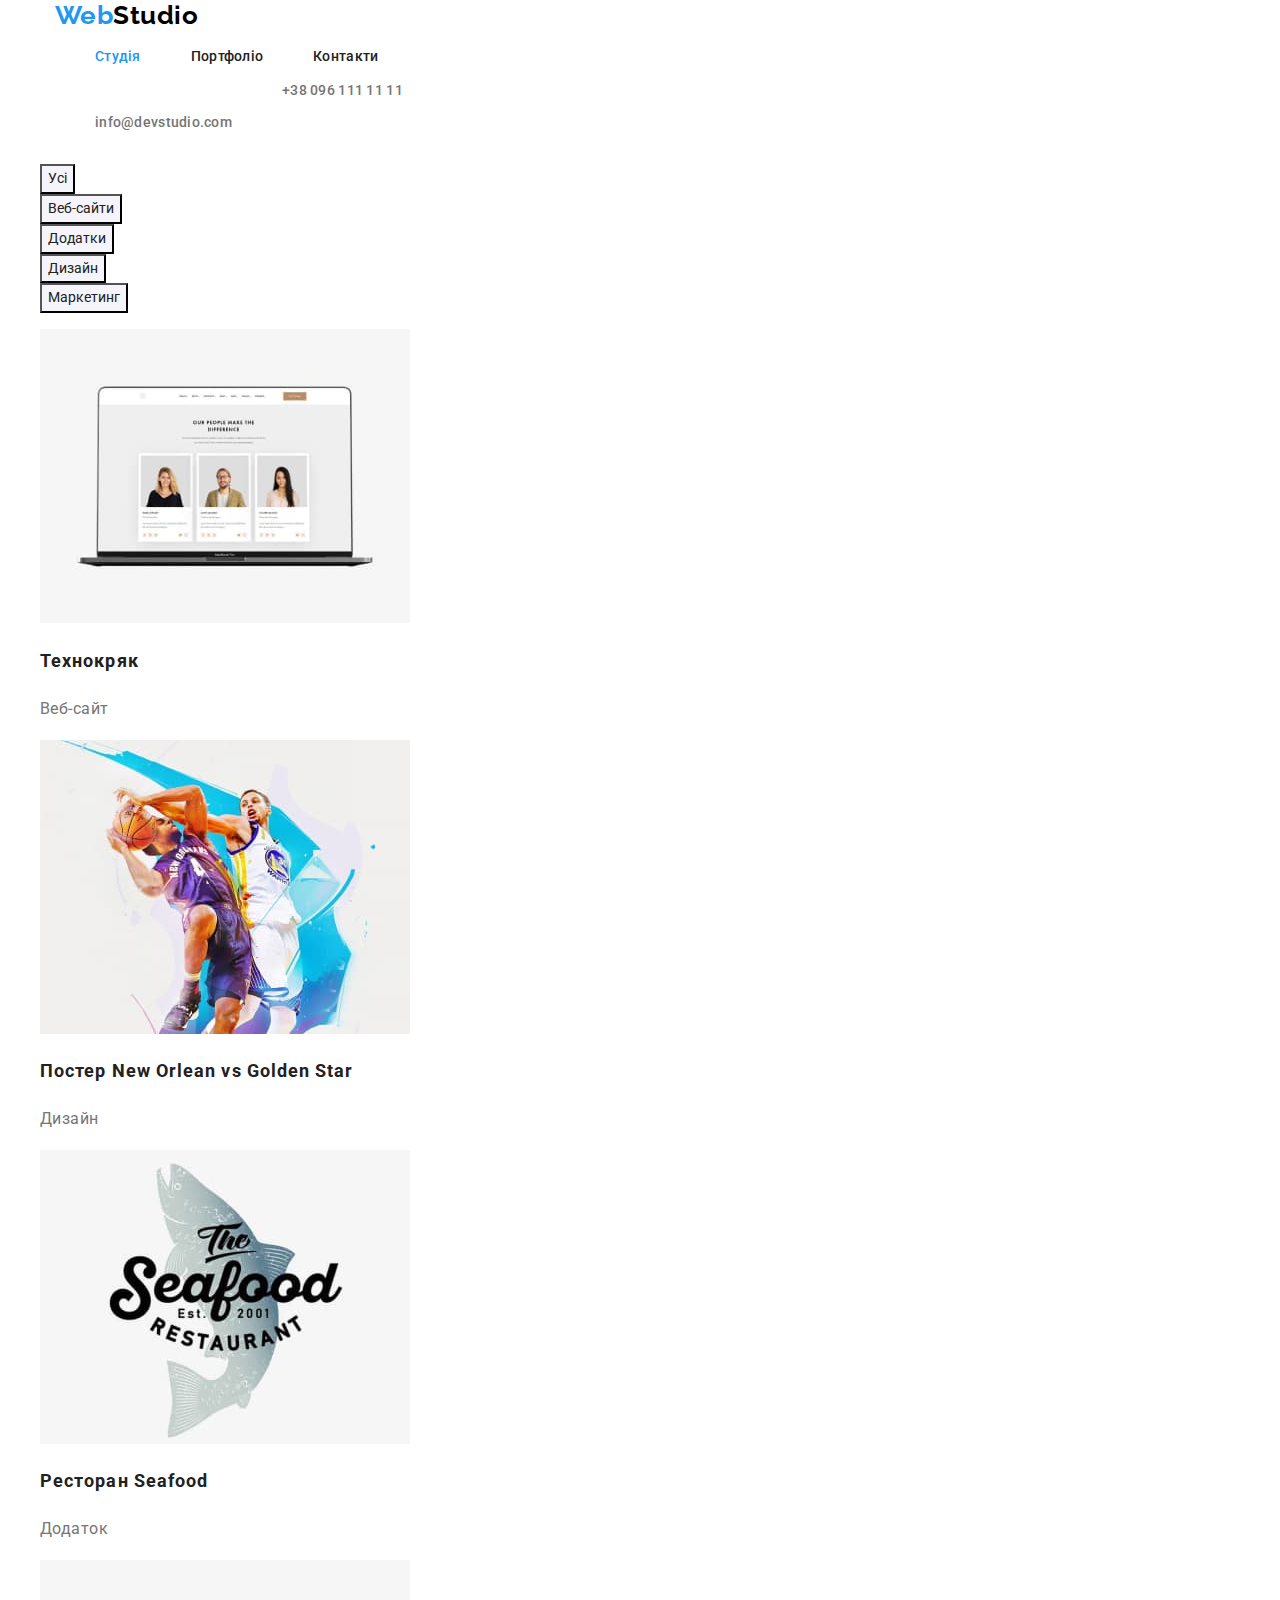
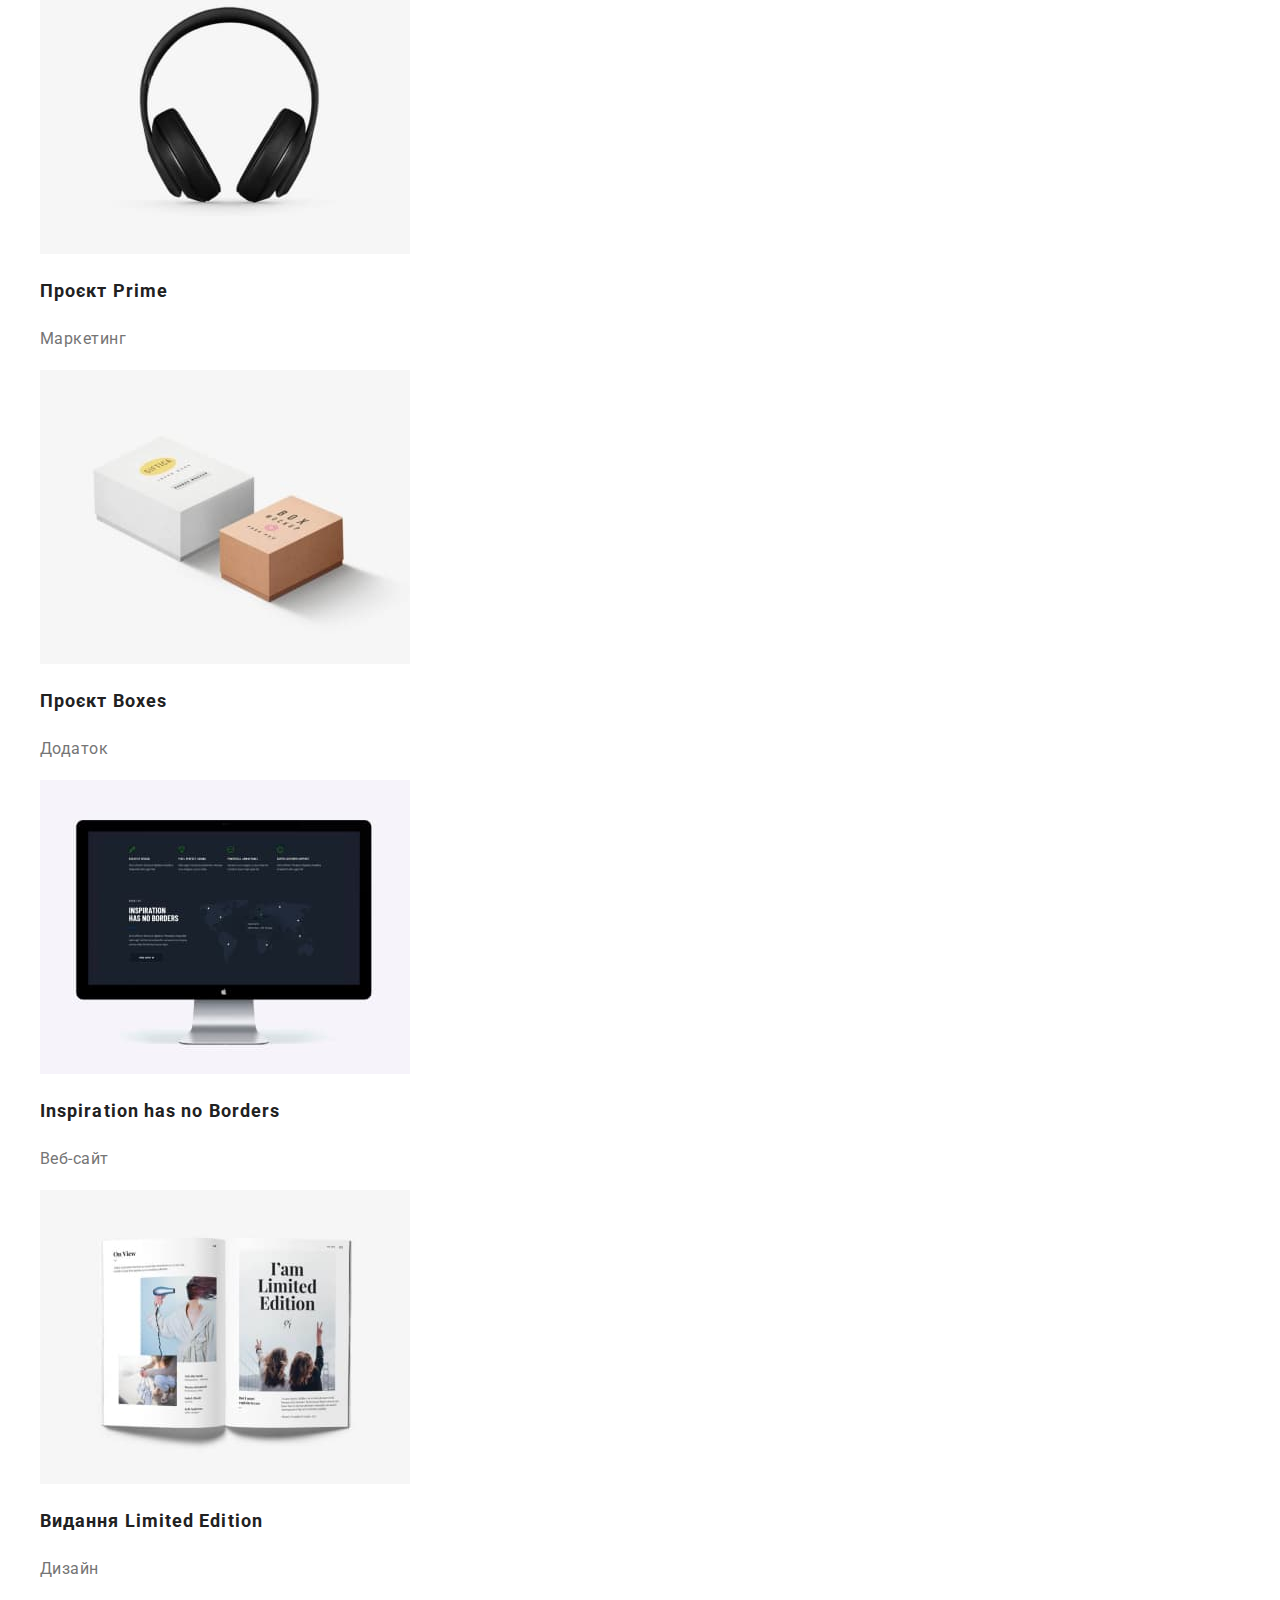
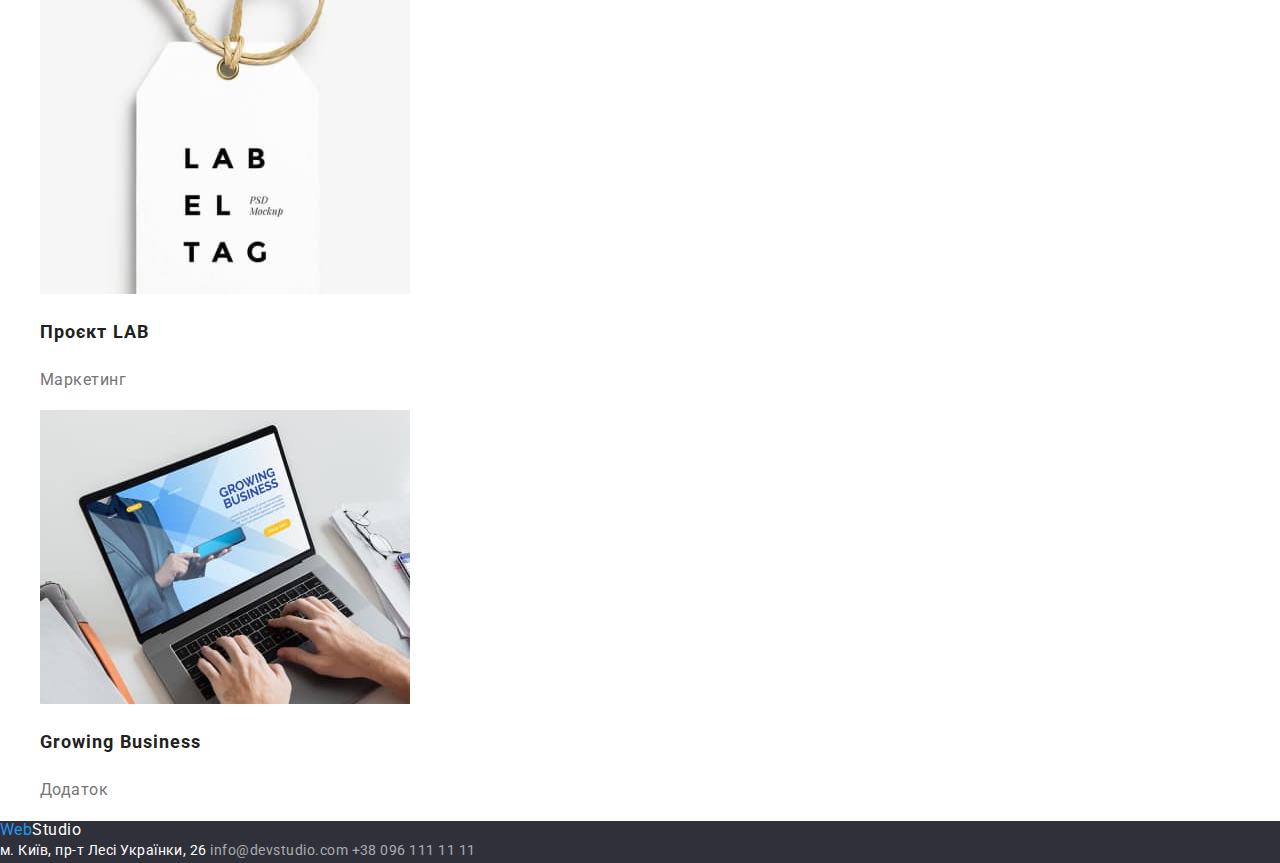
==== portfolio.html @ ed971b83 "+" ====
<!DOCTYPE html>
<html lang="uk">
  <head>
    <meta charset="UTF-8" />
    <meta http-equiv="X-UA-Compatible" content="IE=edge" />
    <meta name="viewport" content="width=device-width, initial-scale=1.0" />
    <title>Document</title>
    <link rel="preconnect" href="https://fonts.googleapis.com" />
    <link rel="preconnect" href="https://fonts.gstatic.com" crossorigin />
    <link
      href="https://fonts.googleapis.com/css2?family=Raleway:wght@700&family=Roboto:wght@400;500;700;900&display=swap"
      rel="stylesheet"
    />
    <link
      rel="stylesheet"
      href="https://cdnjs.cloudflare.com/ajax/libs/modern-normalize/1.1.0/modern-normalize.min.css"
    />
    <link rel="stylesheet" href="./css/styles.css" />
  </head>
  <body>
    <!--Шапка-->

     <header class="page-header">
     <div class="container"> 
      <nav>
        <a href="./index.html" class="logo"
          ><span class="accent">Web</span>Studio</a>
        <ul class="site-nav_list">
          <li class="site-nav_item"><a  class="site-nav_link current" href="./index.html" >Студія</a></li>
          <li class="site-nav_item"><a  class="site-nav_link" href="./portfolio.html" >Портфоліо</a></li>
          <li class="site-nav_item"><a  class="site-nav_link" href="" >Контакти</a></li>
        </ul>
      </nav>
      <ul class="auth-nav_list">
        <li class="auth-nav_item">
          <a  class="auth-nav_link" href="mailto:info@devstudio.com" 
            >info@devstudio.com</a
          >
        </li class="auth-nav_item">
        <li><a class="auth-nav_link" href="tel:+380961111111" >+38 096 111 11 11</a></li>
      </ul>
      </div>
    </header>

    <main>
      <section>
        <h1 hidden>Портфоліо</h1>
        <!--Кнопки-->

        <ul class="options">
          <li><button type="button">Усі</button></li>
          <li><button type="button">Веб-сайти</button></li>
          <li><button type="button">Додатки</button></li>
          <li><button type="button">Дизайн</button></li>
          <li><button type="button">Маркетинг</button></li>
        </ul>
        <!--головне меню-->
        <ul class="card-list">
          <li>
            <a href="" class="card-list_link">
              <img
                src="./images/potf-1.jpg"
                alt="Фото"
                width="370"
                height="294"
              />
              <h2 class="card-list_title">Технокряк</h2>
              <p>Веб-сайт</p>
            </a>
          </li>
          <li>
            <a href="" class="card-list_link">
              <img
                src="./images/portf-2.jpg"
                alt="Постер"
                width="370"
                height="294"
              />
              <h2 class="card-list_title">Постер New Orlean vs Golden Star</h2>
              <p>Дизайн</p>
            </a>
          </li>
          <li>
            <a href="" class="card-list_link">
              <img
                src="./images/portf-3.jpg"
                alt="Логотип ресторану"
                width="370"
                height="294"
              />
              <h2 class="card-list_title">Ресторан Seafood</h2>
              <p>Додаток</p>
            </a>
          </li>
          <li>
            <a href="" class="card-list_link">
              <img
                src="./images/portf-4.jpg"
                alt="Навушники"
                width="370"
                height="294"
              />
              <h2 class="card-list_title">Проєкт Prime</h2>
              <p>Маркетинг</p>
            </a>
          </li>
          <li>
            <a href="" class="card-list_link">
              <img
                src="./images/portf-5.jpg"
                alt="Коробки"
                width="370"
                height="294"
              />
              <h2 class="card-list_title">Проєкт Boxes</h2>
              <p>Додаток</p>
            </a>
          </li>
          <li>
            <a href="" class="card-list_link">
              <img
                src="./images/portf-6.jpg"
                alt="Монітор"
                width="370"
                height="294"
              />
              <h2 lang="en" class="card-list_title">Inspiration has no Borders</h2>
              <p>Веб-сайт</p>
            </a>
          </li>
          <li>
            <a href="" class="card-list_link">
              <img
                src="./images/potf-7.jpg"
                alt="Журнал"
                width="370"
                height="294"
              />
              <h2 class="card-list_title">Видання Limited Edition</h2>
              <p>Дизайн</p>
            </a>
          </li>
          <li>
            <a href="" class="card-list_link">
              <img
                src="./images/portf-8.jpg"
                alt="Бірка"
                width="370"
                height="294"
              />
              <h2 class="card-list_title">Проєкт LAB</h2>
              <p>Маркетинг</p>
            </a>
          </li>
          <li>
            <a href="" class="card-list_link">
              <img
                src="./images/portf-9.jpg"
                alt="Ноутбук"
                width="370"
                height="294"
              />
              <h2 lang="en" class="card-list_title">Growing Business</h2>
              <p>Додаток</p>
            </a>
          </li>
        </ul>
      </section>
    </main>

      <footer class="page-footer">
      <a href="./index.html" class="page-footer_logo"
        ><span class="accent">Web</span>Studio</a
      >
      <address class="direction">
        м. Київ, пр-т Лесі Українки, 26
        <a href="mailto:info@devstudio.com" class="direction-link">info@devstudio.com</a>
        <a href="tel:+380961111111" class="direction-link">+38 096 111 11 11</a>
      </address>
    </footer>
  </body>
</html>
---- css/styles.css ----
:root{
      --primary-text-color:#757575;
      --additional-text-color: #212121;
      --hero-background-color:#2F303A;
      --second-background-color: #F5F4FA;
      --white:#FFFFFF;
      --accent:#2196F3;
      --logo-black-color:#000000;
      /*colors for portfolio*/
      --portfolio-background: #F5F5F5;
      --footer-link-color:rgba(255, 255, 255, 0.6)
}
body{
      background-color: var(--white);
      color: var(--primary-text-color);
      font-family: 'Roboto', sans-serif;
      letter-spacing: 0.03em;
}
ul {
      list-style: none;
}
/*цвет основного текста #757575*/ 
/*вторичный цвет текста #212121*/
/*серый фоновый цвет  #2F303A*/
/*вторичный цвет фона #F5F4FA/*
/*белый #FFFFFF*/
/*акцент #2196F3*/
/*черный logo ##000000*/
.page-header{
      display: flex;
      align-items: center;
}
.container {
      width: 1200px;
      margin: 0 auto;
      padding-left: 15px;
      padding-right: 15px;
}
.main-nav{
      display: flex;
      align-items: center;
}
.logo{
      color: var(--logo-black-color);
      font-family: 'Raleway', sans-serif;
       font-weight: 700;
      font-size: 26px;
       line-height: 1.19;
      text-decoration: none
}
.accent{
      color:var(--accent);
}
/*site-nav*/
.site-nav_list{
      display: flex;
}
.site-nav_item:not(:last-child){
margin-right: 50px;
}
.site-nav_link {
      color: var(--additional-text-color);
      font-weight: 500;
      font-size: 14px;
      line-height: 1.14;
      letter-spacing: 0.02em;
      text-decoration: none
}
.site-nav_link:hover,
.site-nav_link:focus {
      color: var(--accent);
}
.site-nav_link.current {
      color: var(--accent);
}
/*auth-nav*/
.auth-nav_list{
      display: flex;
}
.auth-nav_item:not(:last-child) {
      margin-right: 50px;
      margin-top: 32px;
}
.auth-nav_link {
      color: var(--primary-text-color);
      font-weight: 500;
      font-size: 14px;
      line-height: 1.14px;
      letter-spacing: 0.02em;
      text-decoration: none;
}

.auth-nav_link:hover,
.auth-nav_link:focus {
      color: var(--accent);
}
/*hero*/
.hero{
      background-color: var(--hero-background-color);
}
.hero-title{
      color: var(--white);
            font-weight: 900;
            font-size: 44px;
            line-height: 1.36;
            text-align: center;
            letter-spacing: 0.06em;
            text-transform: uppercase;
}
.hero button{
      background-color: var(--accent);
      color: var(--white);
      font-family: inherit;
            font-weight: 700;
            font-size: 16px;
            line-height: 1.88;
            display: flex;
            align-items: center;
            text-align: center;
            letter-spacing: 0.06em;
            cursor:pointer;
}
/*section*/
.section-title {
      color: var(--additional-text-color);
            font-weight: 700;
            font-size: 36px;
            line-height: 1.17;
            text-align: center;
}
/*features*/
.feature-list_title{
color: var(--additional-text-color);
font-family: 'Roboto';
      font-weight: 700;
      font-size: 14px;
      line-height: 1.14;
      text-transform: uppercase;
}
.feature-list_text{
      font-family: 'Roboto';
            font-weight: 400;
            font-size: 14px;
            line-height: 1.71;
}

/*team*/
.team{
                  background-color: var(--second-background-color);
}
.team-title{
            font-weight: 700;
            font-size: 36px;
            line-height: 1.17;
            text-align: center;
            color: var(--additional-text-color);
}
.team-list_title{
      color: var(--additional-text-color);
            font-weight: 500;
            font-size: 16px;
            line-height: 1.19;
}
.team-list_text{
      font-size: 16px;
      line-height: 1.9;
}
/*footer*/
.page-footer{
      background-color: var(--hero-background-color);
}
 .page-footer_logo{
      color: var(--white);
       text-decoration: none;
}
.direction{
      color: var(--white);
            font-style: normal;
            font-size: 14px;
            line-height: 1.71;
}
.direction-link{
      color: var(--footer-link-color);
            font-weight: 400;
            font-size: 14px;
            line-height: 1.71;
            font-style: normal;
            text-decoration: none;
}
.direction-link:hover, 
.direction-link:focus{
      color: #2196F3;
}
/*css for portfolio*/
 button{
color:  var(--additional-text-color);
background-color: var(--second-background-color);
font-weight: 400;
      font-size: 14px;
      line-height: 1.71;
      cursor:pointer;
}
.options button:hover,
.options button:focus{
     color: var(--white);
     background-color: var(--accent);
}
.card-list_link{
      text-decoration: none;
}
.card-list_title{
            color: var(--additional-text-color);
            font-weight: 700;
            font-size: 18px;
            line-height:2;
            letter-spacing: 0.06em;
}
.card-list_link p{
      color: var(--primary-text-color);
font-style: normal;
font-weight: 400;
font-size: 16px;
line-height: 1.8;

}
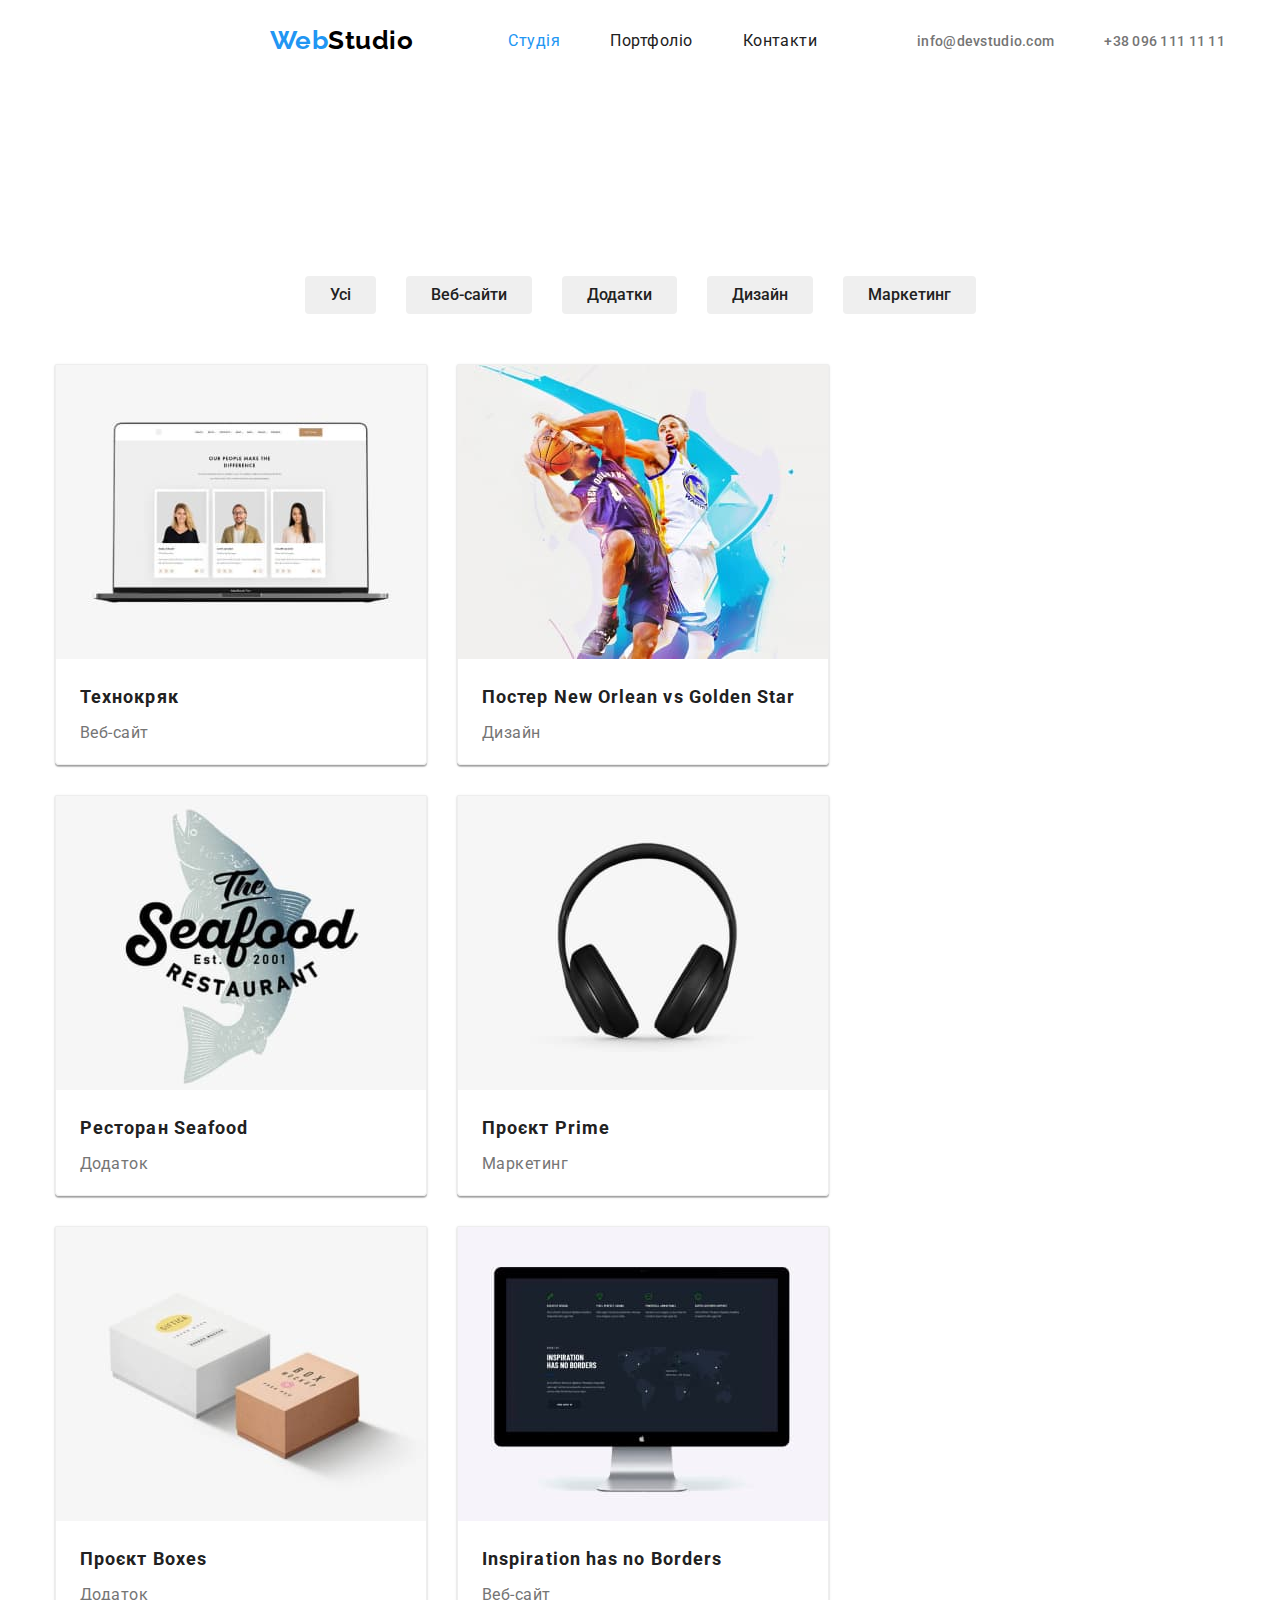
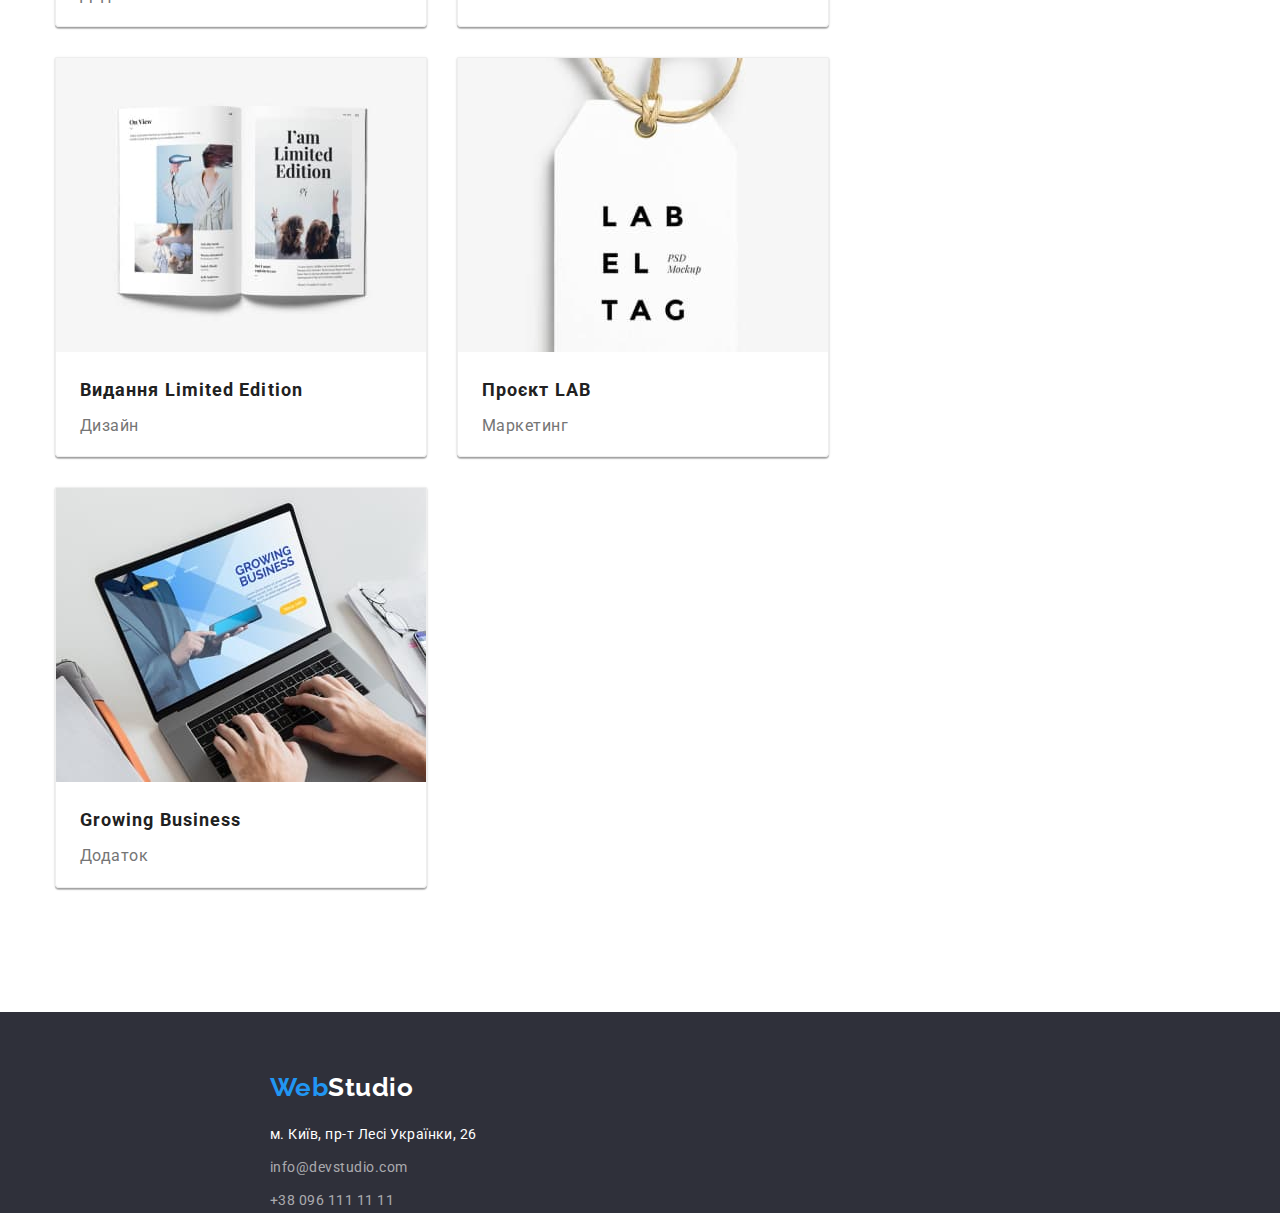
==== commit dbe6f92b: "working on portfolio" ====
--- a/portfolio.html
+++ b/portfolio.html
@@ -1,6 +1,4 @@
-<!DOCTYPE html>
-<html lang="uk">
-  <head>
+<head>
     <meta charset="UTF-8" />
     <meta http-equiv="X-UA-Compatible" content="IE=edge" />
     <meta name="viewport" content="width=device-width, initial-scale=1.0" />
@@ -18,45 +16,58 @@
     <link rel="stylesheet" href="./css/styles.css" />
   </head>
   <body>
-    <!--Шапка-->
+    <header class="page-header">
+      <div class="container header-container">
+        <nav class="site-nav">
+          <a href="./index.html" class="logo"
+            ><span class="accent">Web</span>Studio</a
+          >
 
-     <header class="page-header">
-     <div class="container"> 
-      <nav>
-        <a href="./index.html" class="logo"
-          ><span class="accent">Web</span>Studio</a>
-        <ul class="site-nav_list">
-          <li class="site-nav_item"><a  class="site-nav_link current" href="./index.html" >Студія</a></li>
-          <li class="site-nav_item"><a  class="site-nav_link" href="./portfolio.html" >Портфоліо</a></li>
-          <li class="site-nav_item"><a  class="site-nav_link" href="" >Контакти</a></li>
-        </ul>
-      </nav>
-      <ul class="auth-nav_list">
-        <li class="auth-nav_item">
-          <a  class="auth-nav_link" href="mailto:info@devstudio.com" 
-            >info@devstudio.com</a
-          >
-        </li class="auth-nav_item">
-        <li><a class="auth-nav_link" href="tel:+380961111111" >+38 096 111 11 11</a></li>
-      </ul>
+          <ul class="site-nav_list">
+            <li class="site-nav_item">
+              <a class="site-nav_link current" href="./index.html">Студія</a>
+            </li>
+            <li class="site-nav_item">
+              <a class="site-nav_link" href="./portfolio.html">Портфоліо</a>
+            </li>
+            <li class="site-nav_item">
+              <a class="site-nav_link" href="">Контакти</a>
+            </li>
+          </ul>
+        </nav>
+        <div class="auth-nav_contact">
+          <ul class="auth-nav_list">
+            <li class="auth-nav_item">
+              <a class="auth-nav_link" href="mailto:info@devstudio.com"
+                >info@devstudio.com</a
+              >
+            </li>
+            <li class="auth-nav_item">
+              <a class="auth-nav_link" href="tel:+380961111111"
+                >+38 096 111 11 11</a
+              >
+            </li>
+          </ul>
+        </div>
       </div>
     </header>
 
     <main>
-      <section>
-        <h1 hidden>Портфоліо</h1>
+      <section class="section">
+        <h1 class="visually-hidden">Портфоліо</h1>
         <!--Кнопки-->
-
+        <div class="container ">
         <ul class="options">
-          <li><button type="button">Усі</button></li>
-          <li><button type="button">Веб-сайти</button></li>
-          <li><button type="button">Додатки</button></li>
-          <li><button type="button">Дизайн</button></li>
-          <li><button type="button">Маркетинг</button></li>
+          <li class="options_item"><button type="button" class="options_button">Усі</button></li>
+          <li class="options_item"><button type="button" class="options_button">Веб-сайти</button></li>
+          <li class="options_item"><button type="button" class="options_button">Додатки</button></li>
+          <li class="options_item"><button type="button" class="options_button">Дизайн</button></li>
+          <li class="options_item"><button type="button" class="options_button">Маркетинг</button></li>
         </ul>
+        
         <!--головне меню-->
         <ul class="card-list">
-          <li>
+          <li class="card-list_item">
             <a href="" class="card-list_link">
               <img
                 src="./images/potf-1.jpg"
@@ -65,10 +76,10 @@
                 height="294"
               />
               <h2 class="card-list_title">Технокряк</h2>
-              <p>Веб-сайт</p>
-            </a>
-          </li>
-          <li>
+              <p class="card-list_text">Веб-сайт</p>
+            </a>
+          </li>
+          <li class="card-list_item">
             <a href="" class="card-list_link">
               <img
                 src="./images/portf-2.jpg"
@@ -77,10 +88,10 @@
                 height="294"
               />
               <h2 class="card-list_title">Постер New Orlean vs Golden Star</h2>
-              <p>Дизайн</p>
-            </a>
-          </li>
-          <li>
+              <p class="card-list_text">Дизайн</p>
+            </a>
+          </li>
+          <li class="card-list_item">
             <a href="" class="card-list_link">
               <img
                 src="./images/portf-3.jpg"
@@ -89,10 +100,10 @@
                 height="294"
               />
               <h2 class="card-list_title">Ресторан Seafood</h2>
-              <p>Додаток</p>
-            </a>
-          </li>
-          <li>
+              <p class="card-list_text">Додаток</p>
+            </a>
+          </li>
+          <li class="card-list_item">
             <a href="" class="card-list_link">
               <img
                 src="./images/portf-4.jpg"
@@ -101,10 +112,10 @@
                 height="294"
               />
               <h2 class="card-list_title">Проєкт Prime</h2>
-              <p>Маркетинг</p>
-            </a>
-          </li>
-          <li>
+              <p class="card-list_text">Маркетинг</p>
+            </a>
+          </li>
+          <li class="card-list_item">
             <a href="" class="card-list_link">
               <img
                 src="./images/portf-5.jpg"
@@ -113,10 +124,10 @@
                 height="294"
               />
               <h2 class="card-list_title">Проєкт Boxes</h2>
-              <p>Додаток</p>
-            </a>
-          </li>
-          <li>
+              <p class="card-list_text">Додаток</p>
+            </a>
+          </li>
+          <li class="card-list_item">
             <a href="" class="card-list_link">
               <img
                 src="./images/portf-6.jpg"
@@ -125,10 +136,10 @@
                 height="294"
               />
               <h2 lang="en" class="card-list_title">Inspiration has no Borders</h2>
-              <p>Веб-сайт</p>
-            </a>
-          </li>
-          <li>
+              <p class="card-list_text">Веб-сайт</p>
+            </a>
+          </li>
+          <li class="card-list_item">
             <a href="" class="card-list_link">
               <img
                 src="./images/potf-7.jpg"
@@ -137,10 +148,10 @@
                 height="294"
               />
               <h2 class="card-list_title">Видання Limited Edition</h2>
-              <p>Дизайн</p>
-            </a>
-          </li>
-          <li>
+              <p class="card-list_text">Дизайн</p>
+            </a>
+          </li>
+          <li class="card-list_item">
             <a href="" class="card-list_link">
               <img
                 src="./images/portf-8.jpg"
@@ -149,10 +160,10 @@
                 height="294"
               />
               <h2 class="card-list_title">Проєкт LAB</h2>
-              <p>Маркетинг</p>
-            </a>
-          </li>
-          <li>
+              <p class="card-list_text">Маркетинг</p>
+            </a>
+          </li>
+          <li class="card-list_item">
             <a href="" class="card-list_link">
               <img
                 src="./images/portf-9.jpg"
@@ -161,22 +172,29 @@
                 height="294"
               />
               <h2 lang="en" class="card-list_title">Growing Business</h2>
-              <p>Додаток</p>
+              <p class="card-list_text">Додаток</p>
             </a>
           </li>
         </ul>
+        </div>
       </section>
     </main>
 
       <footer class="page-footer">
-      <a href="./index.html" class="page-footer_logo"
-        ><span class="accent">Web</span>Studio</a
-      >
-      <address class="direction">
-        м. Київ, пр-т Лесі Українки, 26
-        <a href="mailto:info@devstudio.com" class="direction-link">info@devstudio.com</a>
-        <a href="tel:+380961111111" class="direction-link">+38 096 111 11 11</a>
-      </address>
+      <div class="container">
+        <a href="./index.html" class="page-footer_logo"
+          ><span class="accent">Web</span>Studio</a
+        >
+        <address class="direction">
+          м. Київ, пр-т Лесі Українки, 26
+          <a href="mailto:info@devstudio.com" class="direction-link"
+            >info@devstudio.com</a
+          >
+          <a href="tel:+380961111111" class="direction-link"
+            >+38 096 111 11 11</a
+          >
+        </address>
+      </div>
     </footer>
   </body>
 </html>
--- a/css/styles.css
+++ b/css/styles.css
@@ -10,6 +10,7 @@
       --portfolio-background: #F5F5F5;
       --footer-link-color:rgba(255, 255, 255, 0.6)
 }
+
 body{
       background-color: var(--white);
       color: var(--primary-text-color);
@@ -18,6 +19,21 @@
 }
 ul {
       list-style: none;
+      margin: 0;
+      padding-left: 0;
+}
+h1,
+h2,
+h3,
+p{
+      margin-top: 0;
+}
+
+img {
+      display: block;
+      max-width: 100%;
+      height: auto;
+   
 }
 /*цвет основного текста #757575*/ 
 /*вторичный цвет текста #212121*/
@@ -27,6 +43,13 @@
 /*акцент #2196F3*/
 /*черный logo ##000000*/
 .page-header{
+ text-decoration: none;
+}
+.page-header .site-nav{
+      display: flex;
+      align-items: center;
+}
+.header-container {
       display: flex;
       align-items: center;
 }
@@ -35,36 +58,46 @@
       margin: 0 auto;
       padding-left: 15px;
       padding-right: 15px;
-}
-.main-nav{
-      display: flex;
-      align-items: center;
-}
+      
+}
+
 .logo{
+      margin-left: 215px;
+      margin-top: 24px;
+      margin-bottom: 25px;
+      margin-right: 95px;
       color: var(--logo-black-color);
       font-family: 'Raleway', sans-serif;
        font-weight: 700;
       font-size: 26px;
        line-height: 1.19;
-      text-decoration: none
+      text-decoration: none;
 }
 .accent{
       color:var(--accent);
 }
 /*site-nav*/
-.site-nav_list{
-      display: flex;
-}
-.site-nav_item:not(:last-child){
-margin-right: 50px;
-}
-.site-nav_link {
-      color: var(--additional-text-color);
+.site_nav{
+      display: flex;
       font-weight: 500;
       font-size: 14px;
       line-height: 1.14;
       letter-spacing: 0.02em;
-      text-decoration: none
+}
+.site-nav_list{
+      display: flex;
+      
+}
+.site-nav_item:not(:last-child){
+margin-right: 50px;
+}
+.site-nav_link {
+      display: block;
+      padding-top: 32px;
+      padding-bottom: 32px;
+      color: var(--additional-text-color);
+      text-decoration: none;
+      
 }
 .site-nav_link:hover,
 .site-nav_link:focus {
@@ -74,12 +107,16 @@
       color: var(--accent);
 }
 /*auth-nav*/
+.auth-nav_contact {
+      display: flex;
+      margin-left: auto;
+}
 .auth-nav_list{
       display: flex;
+      margin-left: auto;
 }
 .auth-nav_item:not(:last-child) {
       margin-right: 50px;
-      margin-top: 32px;
 }
 .auth-nav_link {
       color: var(--primary-text-color);
@@ -96,57 +133,98 @@
 }
 /*hero*/
 .hero{
+      padding-top: 200px;
       background-color: var(--hero-background-color);
+      text-align: center;
+      padding-bottom: 200px;
 }
 .hero-title{
+      margin-bottom: 30px;
+      margin-right: 452px;
+      margin-left: 452px;
       color: var(--white);
             font-weight: 900;
             font-size: 44px;
             line-height: 1.36;
-            text-align: center;
             letter-spacing: 0.06em;
             text-transform: uppercase;
 }
-.hero button{
+.hero-button{
+      padding: 10px 32px;
       background-color: var(--accent);
       color: var(--white);
       font-family: inherit;
             font-weight: 700;
             font-size: 16px;
             line-height: 1.88;
-            display: flex;
-            align-items: center;
-            text-align: center;
             letter-spacing: 0.06em;
             cursor:pointer;
+            border: transparent;
+            box-shadow: 0px 4px 4px rgba(0, 0, 0, 0.15);
+            border-radius: 4px;
 }
 /*section*/
+.section{
+      padding-top: 94px;
+      padding-bottom: 94px;
+}
 .section-title {
+      margin-bottom: 50px;
       color: var(--additional-text-color);
             font-weight: 700;
             font-size: 36px;
             line-height: 1.17;
             text-align: center;
 }
+.visually-hidden {
+      position: absolute;
+      width: 1px;
+      height: 1px;
+      margin: -1px;
+      border: 0;
+      padding: 0;
+
+      white-space: nowrap;
+      clip-path: inset(100%);
+      clip: rect(0 0 0 0);
+      overflow: hidden;
+}
 /*features*/
+.feature-list{
+      display: flex;
+      flex-wrap: wrap;
+      gap: 30px;
+}
+.feature-list_item{
+      width: 270px;
+}
 .feature-list_title{
+      margin-bottom: 10px;
 color: var(--additional-text-color);
 font-family: 'Roboto';
       font-weight: 700;
       font-size: 14px;
       line-height: 1.14;
       text-transform: uppercase;
+      
 }
 .feature-list_text{
+      margin-bottom: 0;
       font-family: 'Roboto';
             font-weight: 400;
             font-size: 14px;
             line-height: 1.71;
 }
+/*tasks*/
+.task{
+      display: flex;
+      flex-wrap: wrap;
+      gap: 30px;
+}
 
 /*team*/
 .team{
-                  background-color: var(--second-background-color);
+  background-color: var(--second-background-color);
 }
 .team-title{
             font-weight: 700;
@@ -155,13 +233,32 @@
             text-align: center;
             color: var(--additional-text-color);
 }
+
+.team-list{
+      display: flex;
+      flex-wrap: wrap;
+      gap: 30px;}
+.team-list_item{
+       background-color: var(--white);
+      box-shadow: 0px 1px 3px rgba(0, 0, 0, 0.12), 0px 1px 1px rgba(0, 0, 0, 0.14), 0px 2px 1px rgba(0, 0, 0, 0.2);
+       border-radius: 0px 0px 4px 4px;
+}
 .team-list_title{
+      display: flex;
+      justify-content:center;
+      margin-bottom: 10px;;
       color: var(--additional-text-color);
             font-weight: 500;
             font-size: 16px;
             line-height: 1.19;
 }
+.team-list_image{
+     margin-bottom: 30px;
+
+}
 .team-list_text{
+       display: flex;
+      justify-content: center;
       font-size: 16px;
       line-height: 1.9;
 }
@@ -169,15 +266,32 @@
 .page-footer{
       background-color: var(--hero-background-color);
 }
+
+.page-footer .container {
+      display: flex;
+      flex-direction: column;
+}
  .page-footer_logo{
+      margin-left: 215px;
+      margin-top: 60px;
+      margin-bottom: 20px;
+      font-weight: 700;
       color: var(--white);
-       text-decoration: none;
+      text-decoration: none;
+      font-family: 'Raleway', sans-serif;
+      font-weight: 700;
+      font-size: 26px;
+      line-height: 1.19;
 }
 .direction{
+      display: flex;
+      flex-direction: column;
+      margin-left: 215px;
       color: var(--white);
-            font-style: normal;
-            font-size: 14px;
-            line-height: 1.71;
+       font-style: normal;
+      font-size: 14px;
+      line-height: 1.71;
+      gap: 9px;
 }
 .direction-link{
       color: var(--footer-link-color);
@@ -192,34 +306,61 @@
       color: #2196F3;
 }
 /*css for portfolio*/
- button{
+ .options_button{
+padding: 6px 25px;
 color:  var(--additional-text-color);
-background-color: var(--second-background-color);
-font-weight: 400;
-      font-size: 14px;
-      line-height: 1.71;
-      cursor:pointer;
-}
-.options button:hover,
-.options button:focus{
+font-weight: 500;
+font-size: 16px;
+line-height: 1.62;
+text-align: center;
+cursor:pointer;
+border-radius: 4px;
+border: transparent;
+}
+
+.options{
+      display: flex;
+      margin: 100px 0 50px 0;
+      justify-content: center;
+      gap: 30px;
+}
+   
+.options_button:hover,
+.options_button:focus{
      color: var(--white);
      background-color: var(--accent);
 }
+.card-list{
+      display: flex;
+      flex-wrap: wrap;
+background-color: var(--white);
+
+}
+.card-list_item{
+      margin-right: 30px;
+      margin-bottom: 30px;
+border: 1px solid #EEEEEE;
+      box-shadow: 0px 1px 3px rgba(0, 0, 0, 0.12), 0px 1px 1px rgba(0, 0, 0, 0.14), 0px 2px 1px rgba(0, 0, 0, 0.2);
+      border-radius: 0px 0px 4px 4px;
+}
 .card-list_link{
+      margin-bottom: 20px;
       text-decoration: none;
 }
 .card-list_title{
-            color: var(--additional-text-color);
-            font-weight: 700;
-            font-size: 18px;
-            line-height:2;
-            letter-spacing: 0.06em;
-}
-.card-list_link p{
-      color: var(--primary-text-color);
+margin:20px 24px 4px 24px;
+color: var(--additional-text-color);
+font-weight: 700;
+font-size: 18px;
+line-height:2;
+letter-spacing: 0.06em;
+}
+.card-list_text{
+margin-left:24px;
+margin-right: 24px;
+color: var(--primary-text-color);
 font-style: normal;
 font-weight: 400;
 font-size: 16px;
 line-height: 1.8;
-
 }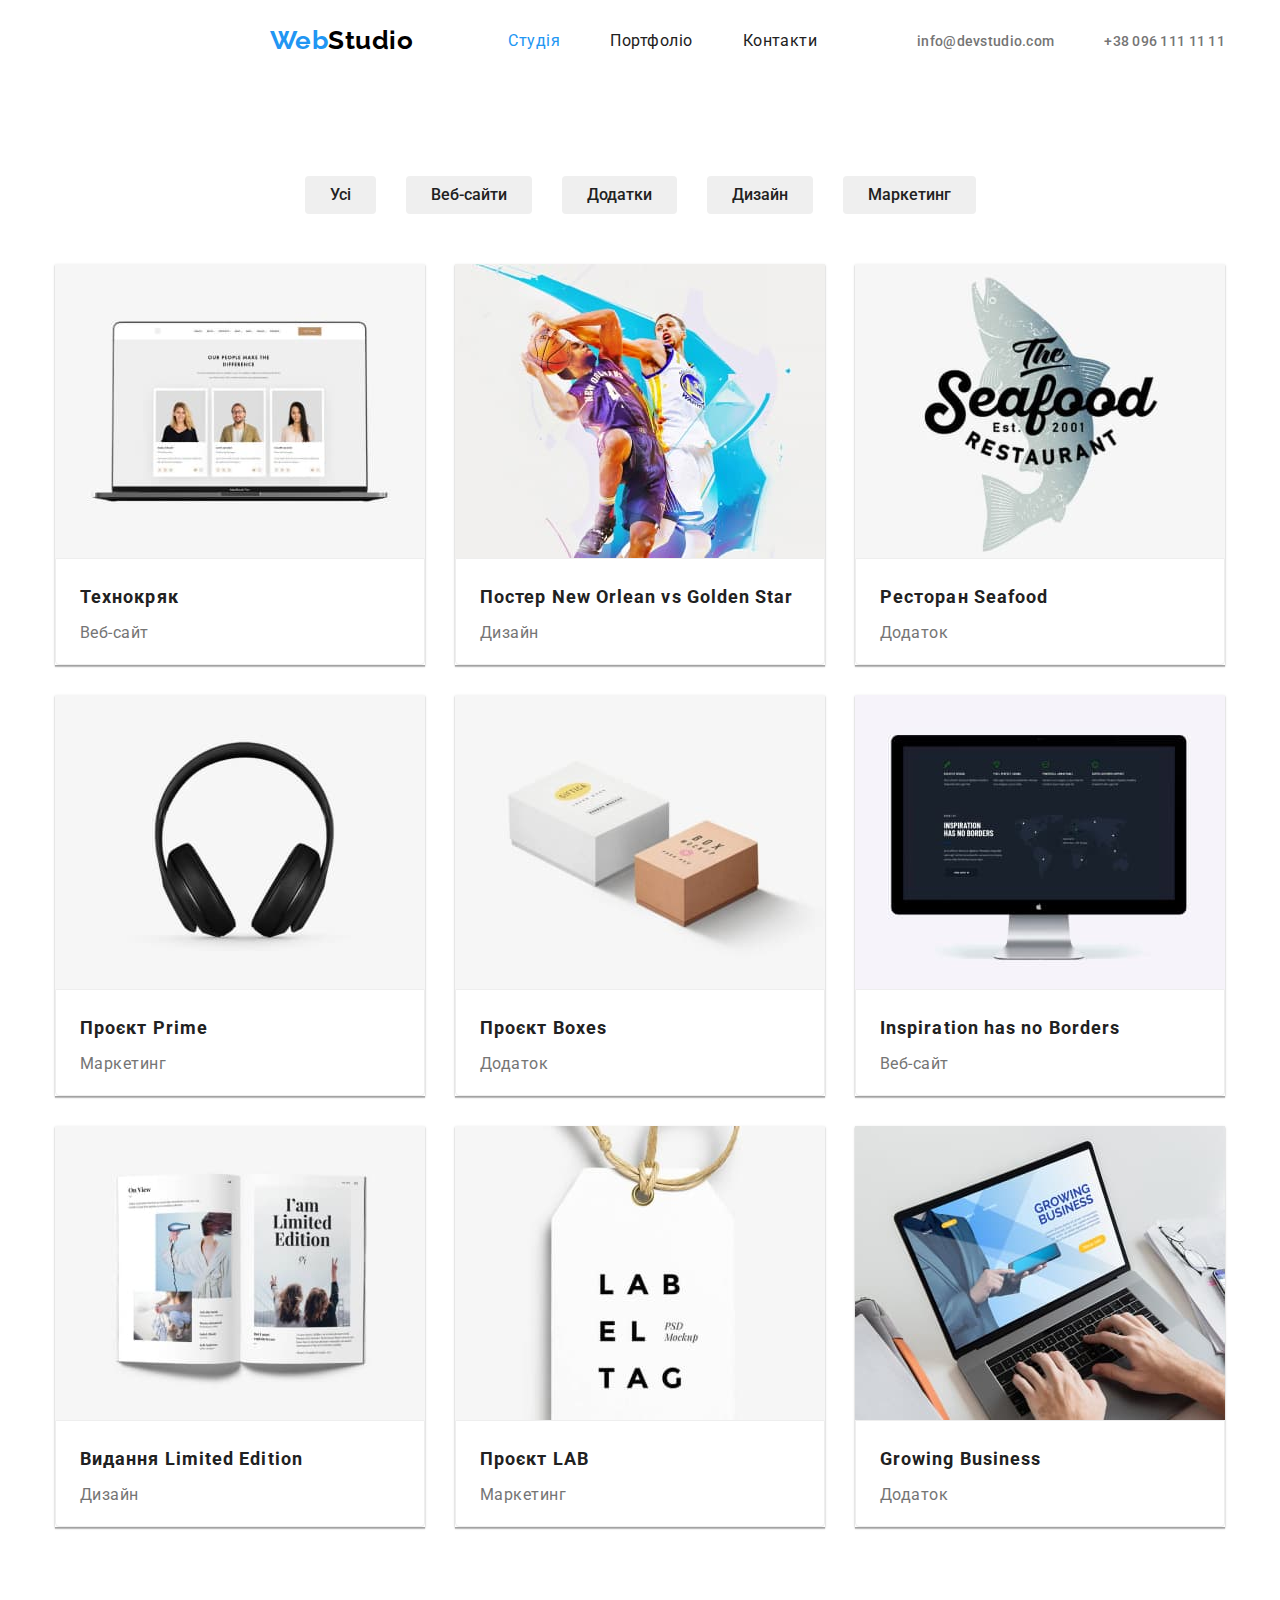
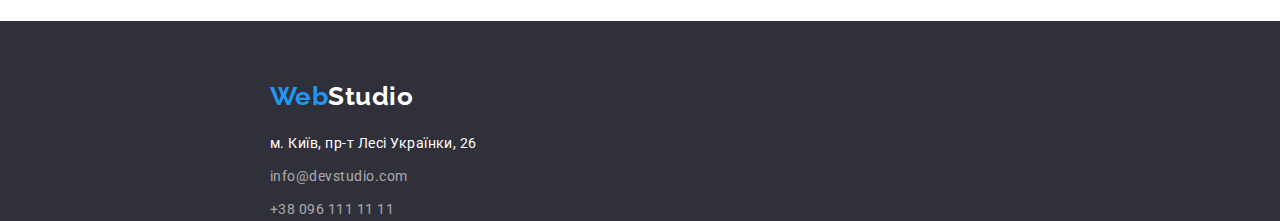
==== commit a0a5dbbe: "+portfolio" ====
--- a/portfolio.html
+++ b/portfolio.html
@@ -75,8 +75,10 @@
                 width="370"
                 height="294"
               />
-              <h2 class="card-list_title">Технокряк</h2>
+              <div class="card_intro">
+               <h2 class="card-list_title">Технокряк</h2>
               <p class="card-list_text">Веб-сайт</p>
+              </div>
             </a>
           </li>
           <li class="card-list_item">
@@ -87,8 +89,10 @@
                 width="370"
                 height="294"
               />
+             <div class="card_intro">
               <h2 class="card-list_title">Постер New Orlean vs Golden Star</h2>
               <p class="card-list_text">Дизайн</p>
+              </div>
             </a>
           </li>
           <li class="card-list_item">
@@ -99,8 +103,10 @@
                 width="370"
                 height="294"
               />
+              <div class="card_intro">
               <h2 class="card-list_title">Ресторан Seafood</h2>
               <p class="card-list_text">Додаток</p>
+              </div>
             </a>
           </li>
           <li class="card-list_item">
@@ -111,56 +117,66 @@
                 width="370"
                 height="294"
               />
+              <div class="card_intro">
               <h2 class="card-list_title">Проєкт Prime</h2>
               <p class="card-list_text">Маркетинг</p>
-            </a>
-          </li>
-          <li class="card-list_item">
-            <a href="" class="card-list_link">
-              <img
+              </div>
+            </a>
+          </li>
+          <li class="card-list_item">
+            <a href="" class="card-list_link">
+              <img 
                 src="./images/portf-5.jpg"
                 alt="Коробки"
                 width="370"
                 height="294"
               />
+              <div class="card_intro">
               <h2 class="card-list_title">Проєкт Boxes</h2>
               <p class="card-list_text">Додаток</p>
-            </a>
-          </li>
-          <li class="card-list_item">
-            <a href="" class="card-list_link">
-              <img
+              </div>
+            </a>
+          </li>
+          <li class="card-list_item">
+            <a href="" class="card-list_link">
+              <img 
                 src="./images/portf-6.jpg"
                 alt="Монітор"
                 width="370"
                 height="294"
               />
+              <div class="card_intro">
               <h2 lang="en" class="card-list_title">Inspiration has no Borders</h2>
               <p class="card-list_text">Веб-сайт</p>
-            </a>
-          </li>
-          <li class="card-list_item">
-            <a href="" class="card-list_link">
-              <img
+              </div>
+            </a>
+          </li>
+          <li class="card-list_item">
+            <a href="" class="card-list_link">
+              <img 
                 src="./images/potf-7.jpg"
                 alt="Журнал"
                 width="370"
                 height="294"
               />
+              <div class="card_intro">
               <h2 class="card-list_title">Видання Limited Edition</h2>
               <p class="card-list_text">Дизайн</p>
-            </a>
-          </li>
-          <li class="card-list_item">
-            <a href="" class="card-list_link">
-              <img
+              </div>
+            </a>
+          </li>
+          <li class="card-list_item">
+            <a href="" class="card-list_link">
+              <img 
                 src="./images/portf-8.jpg"
                 alt="Бірка"
                 width="370"
                 height="294"
               />
+              <div class="card_intro">
               <h2 class="card-list_title">Проєкт LAB</h2>
               <p class="card-list_text">Маркетинг</p>
+              </div>
             </a>
           </li>
           <li class="card-list_item">
@@ -171,8 +187,10 @@
                 width="370"
                 height="294"
               />
+              <div class="card_intro">
               <h2 lang="en" class="card-list_title">Growing Business</h2>
               <p class="card-list_text">Додаток</p>
+              </div>
             </a>
           </li>
         </ul>
--- a/css/styles.css
+++ b/css/styles.css
@@ -33,7 +33,6 @@
       display: block;
       max-width: 100%;
       height: auto;
-   
 }
 /*цвет основного текста #757575*/ 
 /*вторичный цвет текста #212121*/
@@ -320,7 +319,7 @@
 
 .options{
       display: flex;
-      margin: 100px 0 50px 0;
+      margin: 0 0 50px 0;
       justify-content: center;
       gap: 30px;
 }
@@ -334,33 +333,39 @@
       display: flex;
       flex-wrap: wrap;
 background-color: var(--white);
+gap: 30px;
 
 }
 .card-list_item{
-      margin-right: 30px;
-      margin-bottom: 30px;
-border: 1px solid #EEEEEE;
       box-shadow: 0px 1px 3px rgba(0, 0, 0, 0.12), 0px 1px 1px rgba(0, 0, 0, 0.14), 0px 2px 1px rgba(0, 0, 0, 0.2);
-      border-radius: 0px 0px 4px 4px;
+      justify-content: space-between;
+}
+.card-list_item:nth-child(3n){
+margin-right:0;
 }
 .card-list_link{
-      margin-bottom: 20px;
       text-decoration: none;
 }
 .card-list_title{
-margin:20px 24px 4px 24px;
+margin: 20px 24px 4px 24px;
 color: var(--additional-text-color);
 font-weight: 700;
 font-size: 18px;
 line-height:2;
 letter-spacing: 0.06em;
 }
+
 .card-list_text{
-margin-left:24px;
+margin-left: 24px;
 margin-right: 24px;
 color: var(--primary-text-color);
 font-style: normal;
 font-weight: 400;
 font-size: 16px;
 line-height: 1.8;
+}
+.card_intro{
+border: 1px solid #EEEEEE;
+border-radius: 0px 0px 4px 4px;
+ 
 }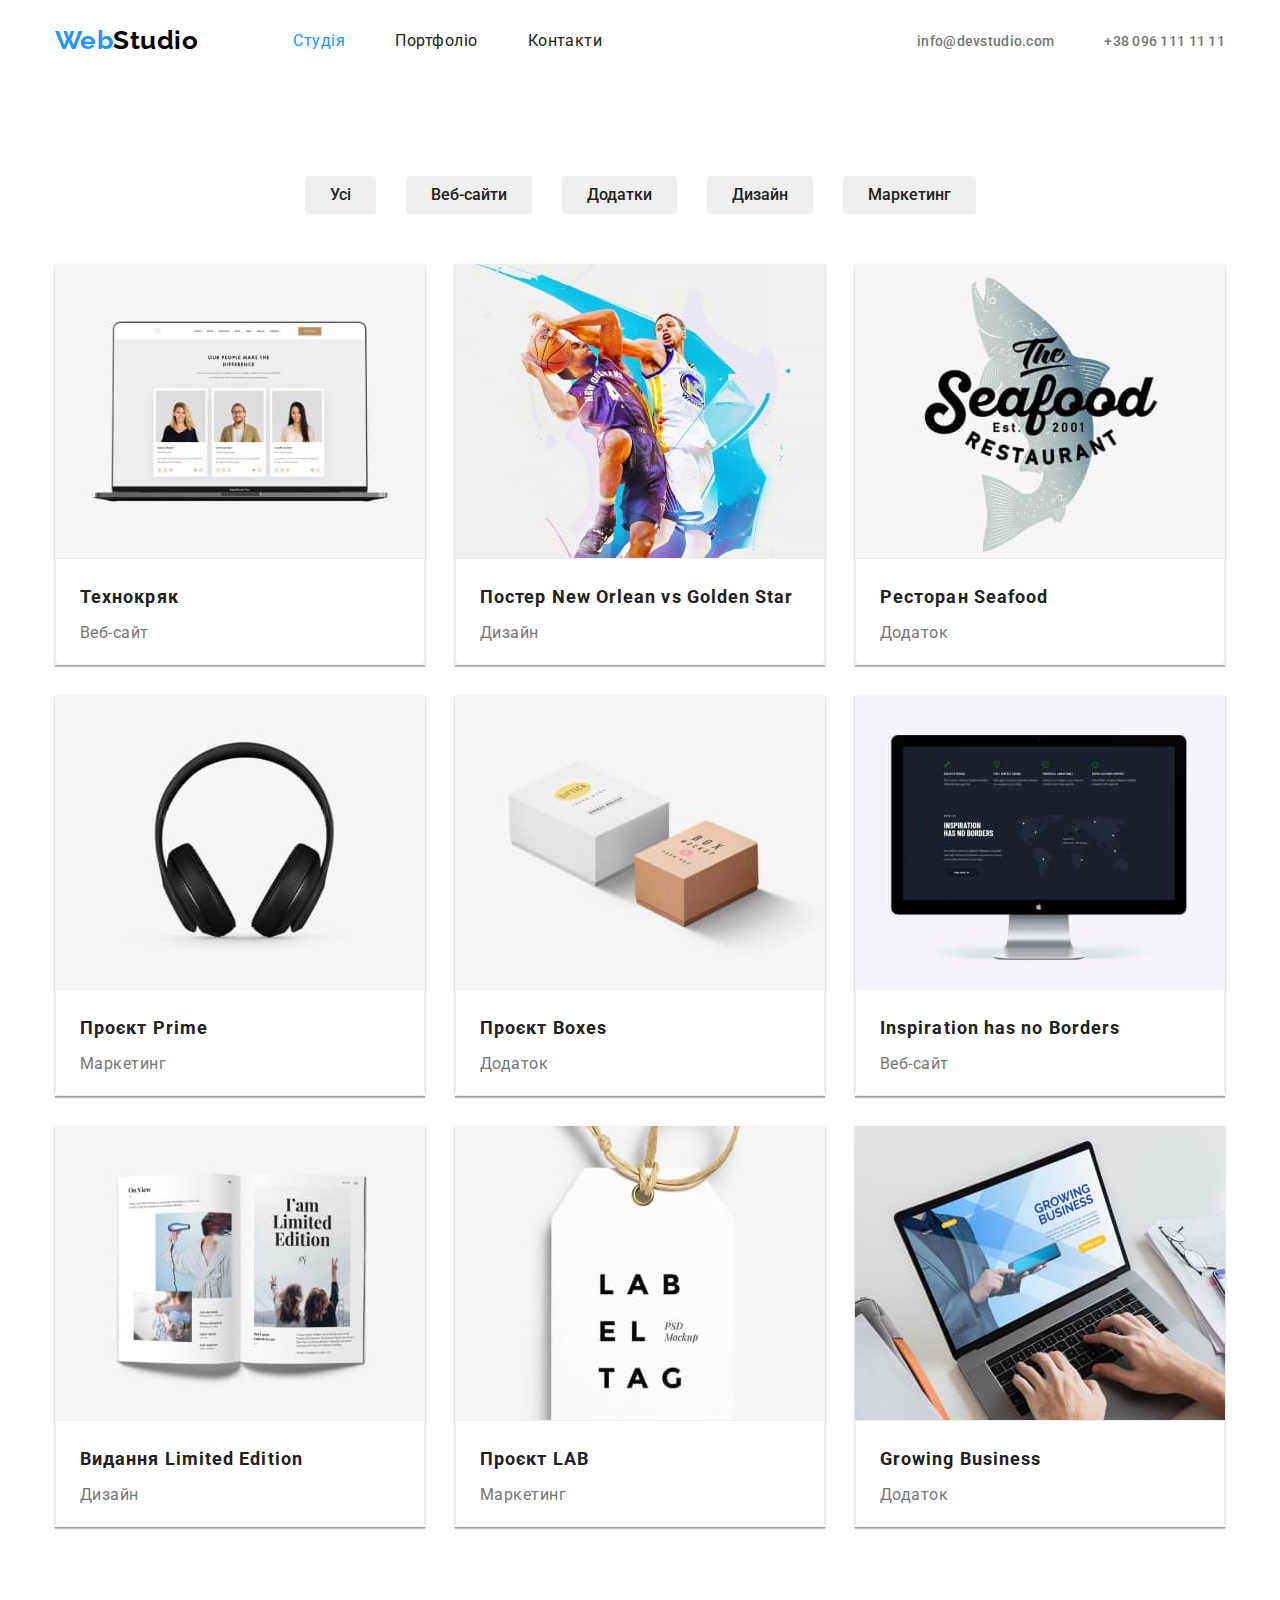
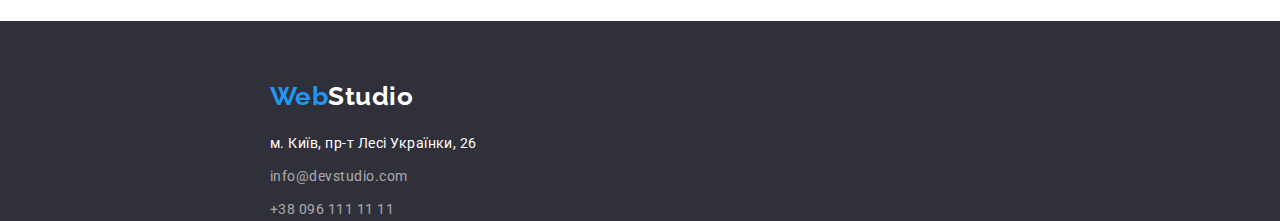
==== commit ee927afc: "updated" ====
--- a/portfolio.html
+++ b/portfolio.html
@@ -1,4 +1,6 @@
-<head>
+<!DOCTYPE html>
+<html lang="uk">
+  <head>
     <meta charset="UTF-8" />
     <meta http-equiv="X-UA-Compatible" content="IE=edge" />
     <meta name="viewport" content="width=device-width, initial-scale=1.0" />
@@ -56,149 +58,163 @@
       <section class="section">
         <h1 class="visually-hidden">Портфоліо</h1>
         <!--Кнопки-->
-        <div class="container ">
-        <ul class="options">
-          <li class="options_item"><button type="button" class="options_button">Усі</button></li>
-          <li class="options_item"><button type="button" class="options_button">Веб-сайти</button></li>
-          <li class="options_item"><button type="button" class="options_button">Додатки</button></li>
-          <li class="options_item"><button type="button" class="options_button">Дизайн</button></li>
-          <li class="options_item"><button type="button" class="options_button">Маркетинг</button></li>
-        </ul>
-        
-        <!--головне меню-->
-        <ul class="card-list">
-          <li class="card-list_item">
-            <a href="" class="card-list_link">
-              <img
-                src="./images/potf-1.jpg"
-                alt="Фото"
-                width="370"
-                height="294"
-              />
-              <div class="card_intro">
-               <h2 class="card-list_title">Технокряк</h2>
-              <p class="card-list_text">Веб-сайт</p>
-              </div>
-            </a>
-          </li>
-          <li class="card-list_item">
-            <a href="" class="card-list_link">
-              <img
-                src="./images/portf-2.jpg"
-                alt="Постер"
-                width="370"
-                height="294"
-              />
-             <div class="card_intro">
-              <h2 class="card-list_title">Постер New Orlean vs Golden Star</h2>
-              <p class="card-list_text">Дизайн</p>
-              </div>
-            </a>
-          </li>
-          <li class="card-list_item">
-            <a href="" class="card-list_link">
-              <img
-                src="./images/portf-3.jpg"
-                alt="Логотип ресторану"
-                width="370"
-                height="294"
-              />
-              <div class="card_intro">
-              <h2 class="card-list_title">Ресторан Seafood</h2>
-              <p class="card-list_text">Додаток</p>
-              </div>
-            </a>
-          </li>
-          <li class="card-list_item">
-            <a href="" class="card-list_link">
-              <img
-                src="./images/portf-4.jpg"
-                alt="Навушники"
-                width="370"
-                height="294"
-              />
-              <div class="card_intro">
-              <h2 class="card-list_title">Проєкт Prime</h2>
-              <p class="card-list_text">Маркетинг</p>
-              </div>
-            </a>
-          </li>
-          <li class="card-list_item">
-            <a href="" class="card-list_link">
-              <img 
-                src="./images/portf-5.jpg"
-                alt="Коробки"
-                width="370"
-                height="294"
-              />
-              <div class="card_intro">
-              <h2 class="card-list_title">Проєкт Boxes</h2>
-              <p class="card-list_text">Додаток</p>
-              </div>
-            </a>
-          </li>
-          <li class="card-list_item">
-            <a href="" class="card-list_link">
-              <img 
-                src="./images/portf-6.jpg"
-                alt="Монітор"
-                width="370"
-                height="294"
-              />
-              <div class="card_intro">
-              <h2 lang="en" class="card-list_title">Inspiration has no Borders</h2>
-              <p class="card-list_text">Веб-сайт</p>
-              </div>
-            </a>
-          </li>
-          <li class="card-list_item">
-            <a href="" class="card-list_link">
-              <img 
-                src="./images/potf-7.jpg"
-                alt="Журнал"
-                width="370"
-                height="294"
-              />
-              <div class="card_intro">
-              <h2 class="card-list_title">Видання Limited Edition</h2>
-              <p class="card-list_text">Дизайн</p>
-              </div>
-            </a>
-          </li>
-          <li class="card-list_item">
-            <a href="" class="card-list_link">
-              <img 
-                src="./images/portf-8.jpg"
-                alt="Бірка"
-                width="370"
-                height="294"
-              />
-              <div class="card_intro">
-              <h2 class="card-list_title">Проєкт LAB</h2>
-              <p class="card-list_text">Маркетинг</p>
-              </div>
-            </a>
-          </li>
-          <li class="card-list_item">
-            <a href="" class="card-list_link">
-              <img
-                src="./images/portf-9.jpg"
-                alt="Ноутбук"
-                width="370"
-                height="294"
-              />
-              <div class="card_intro">
-              <h2 lang="en" class="card-list_title">Growing Business</h2>
-              <p class="card-list_text">Додаток</p>
-              </div>
-            </a>
-          </li>
-        </ul>
+        <div class="container">
+          <ul class="options">
+            <li class="options_item">
+              <button type="button" class="options_button">Усі</button>
+            </li>
+            <li class="options_item">
+              <button type="button" class="options_button">Веб-сайти</button>
+            </li>
+            <li class="options_item">
+              <button type="button" class="options_button">Додатки</button>
+            </li>
+            <li class="options_item">
+              <button type="button" class="options_button">Дизайн</button>
+            </li>
+            <li class="options_item">
+              <button type="button" class="options_button">Маркетинг</button>
+            </li>
+          </ul>
+
+          <!--головне меню-->
+          <ul class="card-list">
+            <li class="card-list_item">
+              <a href="" class="card-list_link">
+                <img
+                  src="./images/potf-1.jpg"
+                  alt="Фото"
+                  width="370"
+                  height="294"
+                />
+                <div class="card_intro">
+                  <h2 class="card-list_title">Технокряк</h2>
+                  <p class="card-list_text">Веб-сайт</p>
+                </div>
+              </a>
+            </li>
+            <li class="card-list_item">
+              <a href="" class="card-list_link">
+                <img
+                  src="./images/portf-2.jpg"
+                  alt="Постер"
+                  width="370"
+                  height="294"
+                />
+                <div class="card_intro">
+                  <h2 class="card-list_title">
+                    Постер New Orlean vs Golden Star
+                  </h2>
+                  <p class="card-list_text">Дизайн</p>
+                </div>
+              </a>
+            </li>
+            <li class="card-list_item">
+              <a href="" class="card-list_link">
+                <img
+                  src="./images/portf-3.jpg"
+                  alt="Логотип ресторану"
+                  width="370"
+                  height="294"
+                />
+                <div class="card_intro">
+                  <h2 class="card-list_title">Ресторан Seafood</h2>
+                  <p class="card-list_text">Додаток</p>
+                </div>
+              </a>
+            </li>
+            <li class="card-list_item">
+              <a href="" class="card-list_link">
+                <img
+                  src="./images/portf-4.jpg"
+                  alt="Навушники"
+                  width="370"
+                  height="294"
+                />
+                <div class="card_intro">
+                  <h2 class="card-list_title">Проєкт Prime</h2>
+                  <p class="card-list_text">Маркетинг</p>
+                </div>
+              </a>
+            </li>
+            <li class="card-list_item">
+              <a href="" class="card-list_link">
+                <img
+                  src="./images/portf-5.jpg"
+                  alt="Коробки"
+                  width="370"
+                  height="294"
+                />
+                <div class="card_intro">
+                  <h2 class="card-list_title">Проєкт Boxes</h2>
+                  <p class="card-list_text">Додаток</p>
+                </div>
+              </a>
+            </li>
+            <li class="card-list_item">
+              <a href="" class="card-list_link">
+                <img
+                  src="./images/portf-6.jpg"
+                  alt="Монітор"
+                  width="370"
+                  height="294"
+                />
+                <div class="card_intro">
+                  <h2 lang="en" class="card-list_title">
+                    Inspiration has no Borders
+                  </h2>
+                  <p class="card-list_text">Веб-сайт</p>
+                </div>
+              </a>
+            </li>
+            <li class="card-list_item">
+              <a href="" class="card-list_link">
+                <img
+                  src="./images/potf-7.jpg"
+                  alt="Журнал"
+                  width="370"
+                  height="294"
+                />
+                <div class="card_intro">
+                  <h2 class="card-list_title">Видання Limited Edition</h2>
+                  <p class="card-list_text">Дизайн</p>
+                </div>
+              </a>
+            </li>
+            <li class="card-list_item">
+              <a href="" class="card-list_link">
+                <img
+                  src="./images/portf-8.jpg"
+                  alt="Бірка"
+                  width="370"
+                  height="294"
+                />
+                <div class="card_intro">
+                  <h2 class="card-list_title">Проєкт LAB</h2>
+                  <p class="card-list_text">Маркетинг</p>
+                </div>
+              </a>
+            </li>
+            <li class="card-list_item">
+              <a href="" class="card-list_link">
+                <img
+                  src="./images/portf-9.jpg"
+                  alt="Ноутбук"
+                  width="370"
+                  height="294"
+                />
+                <div class="card_intro">
+                  <h2 lang="en" class="card-list_title">Growing Business</h2>
+                  <p class="card-list_text">Додаток</p>
+                </div>
+              </a>
+            </li>
+          </ul>
         </div>
       </section>
     </main>
 
-      <footer class="page-footer">
+    <footer class="page-footer">
       <div class="container">
         <a href="./index.html" class="page-footer_logo"
           ><span class="accent">Web</span>Studio</a
--- a/css/styles.css
+++ b/css/styles.css
@@ -1,371 +1,366 @@
-:root{
-      --primary-text-color:#757575;
-      --additional-text-color: #212121;
-      --hero-background-color:#2F303A;
-      --second-background-color: #F5F4FA;
-      --white:#FFFFFF;
-      --accent:#2196F3;
-      --logo-black-color:#000000;
-      /*colors for portfolio*/
-      --portfolio-background: #F5F5F5;
-      --footer-link-color:rgba(255, 255, 255, 0.6)
-}
-
-body{
-      background-color: var(--white);
-      color: var(--primary-text-color);
-      font-family: 'Roboto', sans-serif;
-      letter-spacing: 0.03em;
+:root {
+  --primary-text-color: #757575;
+  --additional-text-color: #212121;
+  --hero-background-color: #2f303a;
+  --second-background-color: #f5f4fa;
+  --white: #ffffff;
+  --accent: #2196f3;
+  --logo-black-color: #000000;
+  /*colors for portfolio*/
+  --portfolio-background: #f5f5f5;
+  --footer-link-color: rgba(255, 255, 255, 0.6);
+}
+
+body {
+  background-color: var(--white);
+  color: var(--primary-text-color);
+  font-family: 'Roboto', sans-serif;
+  letter-spacing: 0.03em;
 }
 ul {
-      list-style: none;
-      margin: 0;
-      padding-left: 0;
+  list-style: none;
+  margin: 0;
+  padding-left: 0;
 }
 h1,
 h2,
 h3,
-p{
-      margin-top: 0;
+p {
+  margin-top: 0;
 }
 
 img {
-      display: block;
-      max-width: 100%;
-      height: auto;
-}
-/*цвет основного текста #757575*/ 
+  display: block;
+  max-width: 100%;
+  height: auto;
+}
+/*цвет основного текста #757575*/
 /*вторичный цвет текста #212121*/
 /*серый фоновый цвет  #2F303A*/
 /*вторичный цвет фона #F5F4FA/*
 /*белый #FFFFFF*/
 /*акцент #2196F3*/
 /*черный logo ##000000*/
-.page-header{
- text-decoration: none;
-}
-.page-header .site-nav{
-      display: flex;
-      align-items: center;
+.page-header {
+  text-decoration: none;
+}
+.page-header .site-nav {
+  display: flex;
+  align-items: center;
 }
 .header-container {
-      display: flex;
-      align-items: center;
+  display: flex;
+  align-items: center;
 }
 .container {
-      width: 1200px;
-      margin: 0 auto;
-      padding-left: 15px;
-      padding-right: 15px;
-      
-}
-
-.logo{
-      margin-left: 215px;
-      margin-top: 24px;
-      margin-bottom: 25px;
-      margin-right: 95px;
-      color: var(--logo-black-color);
-      font-family: 'Raleway', sans-serif;
-       font-weight: 700;
-      font-size: 26px;
-       line-height: 1.19;
-      text-decoration: none;
-}
-.accent{
-      color:var(--accent);
+  width: 1200px;
+  margin: 0 auto;
+  padding-left: 15px;
+  padding-right: 15px;
+}
+
+.logo {
+  margin-top: 24px;
+  margin-bottom: 25px;
+  margin-right: 95px;
+  color: var(--logo-black-color);
+  font-family: 'Raleway', sans-serif;
+  font-weight: 700;
+  font-size: 26px;
+  line-height: 1.19;
+  text-decoration: none;
+}
+.accent {
+  color: var(--accent);
 }
 /*site-nav*/
-.site_nav{
-      display: flex;
-      font-weight: 500;
-      font-size: 14px;
-      line-height: 1.14;
-      letter-spacing: 0.02em;
-}
-.site-nav_list{
-      display: flex;
-      
-}
-.site-nav_item:not(:last-child){
-margin-right: 50px;
+.site_nav {
+  display: flex;
+  font-weight: 500;
+  font-size: 14px;
+  line-height: 1.14;
+  letter-spacing: 0.02em;
+}
+.site-nav_list {
+  display: flex;
+}
+.site-nav_item:not(:last-child) {
+  margin-right: 50px;
 }
 .site-nav_link {
-      display: block;
-      padding-top: 32px;
-      padding-bottom: 32px;
-      color: var(--additional-text-color);
-      text-decoration: none;
-      
+  display: block;
+  padding-top: 32px;
+  padding-bottom: 32px;
+  color: var(--additional-text-color);
+  text-decoration: none;
 }
 .site-nav_link:hover,
 .site-nav_link:focus {
-      color: var(--accent);
+  color: var(--accent);
 }
 .site-nav_link.current {
-      color: var(--accent);
+  color: var(--accent);
 }
 /*auth-nav*/
 .auth-nav_contact {
-      display: flex;
-      margin-left: auto;
-}
-.auth-nav_list{
-      display: flex;
-      margin-left: auto;
+  display: flex;
+  margin-left: auto;
+}
+.auth-nav_list {
+  display: flex;
+  margin-left: auto;
 }
 .auth-nav_item:not(:last-child) {
-      margin-right: 50px;
+  margin-right: 50px;
 }
 .auth-nav_link {
-      color: var(--primary-text-color);
-      font-weight: 500;
-      font-size: 14px;
-      line-height: 1.14px;
-      letter-spacing: 0.02em;
-      text-decoration: none;
+  color: var(--primary-text-color);
+  font-weight: 500;
+  font-size: 14px;
+  line-height: 1.14px;
+  letter-spacing: 0.02em;
+  text-decoration: none;
 }
 
 .auth-nav_link:hover,
 .auth-nav_link:focus {
-      color: var(--accent);
+  color: var(--accent);
 }
 /*hero*/
-.hero{
-      padding-top: 200px;
-      background-color: var(--hero-background-color);
-      text-align: center;
-      padding-bottom: 200px;
-}
-.hero-title{
-      margin-bottom: 30px;
-      margin-right: 452px;
-      margin-left: 452px;
-      color: var(--white);
-            font-weight: 900;
-            font-size: 44px;
-            line-height: 1.36;
-            letter-spacing: 0.06em;
-            text-transform: uppercase;
-}
-.hero-button{
-      padding: 10px 32px;
-      background-color: var(--accent);
-      color: var(--white);
-      font-family: inherit;
-            font-weight: 700;
-            font-size: 16px;
-            line-height: 1.88;
-            letter-spacing: 0.06em;
-            cursor:pointer;
-            border: transparent;
-            box-shadow: 0px 4px 4px rgba(0, 0, 0, 0.15);
-            border-radius: 4px;
+.hero {
+  padding-top: 200px;
+  background-color: var(--hero-background-color);
+  text-align: center;
+  padding-bottom: 200px;
+}
+.hero-title {
+  margin-bottom: 30px;
+  margin-right: 452px;
+  margin-left: 452px;
+  color: var(--white);
+  font-weight: 900;
+  font-size: 44px;
+  line-height: 1.36;
+  letter-spacing: 0.06em;
+  text-transform: uppercase;
+}
+.hero-button {
+  padding: 10px 32px;
+  background-color: var(--accent);
+  color: var(--white);
+  font-family: inherit;
+  font-weight: 700;
+  font-size: 16px;
+  line-height: 1.88;
+  letter-spacing: 0.06em;
+  cursor: pointer;
+  border: transparent;
+  box-shadow: 0px 4px 4px rgba(0, 0, 0, 0.15);
+  border-radius: 4px;
 }
 /*section*/
-.section{
-      padding-top: 94px;
-      padding-bottom: 94px;
+.section {
+  padding-top: 94px;
+  padding-bottom: 94px;
 }
 .section-title {
-      margin-bottom: 50px;
-      color: var(--additional-text-color);
-            font-weight: 700;
-            font-size: 36px;
-            line-height: 1.17;
-            text-align: center;
+  margin-bottom: 50px;
+  color: var(--additional-text-color);
+  font-weight: 700;
+  font-size: 36px;
+  line-height: 1.17;
+  text-align: center;
 }
 .visually-hidden {
-      position: absolute;
-      width: 1px;
-      height: 1px;
-      margin: -1px;
-      border: 0;
-      padding: 0;
-
-      white-space: nowrap;
-      clip-path: inset(100%);
-      clip: rect(0 0 0 0);
-      overflow: hidden;
+  position: absolute;
+  width: 1px;
+  height: 1px;
+  margin: -1px;
+  border: 0;
+  padding: 0;
+
+  white-space: nowrap;
+  clip-path: inset(100%);
+  clip: rect(0 0 0 0);
+  overflow: hidden;
 }
 /*features*/
-.feature-list{
-      display: flex;
-      flex-wrap: wrap;
-      gap: 30px;
-}
-.feature-list_item{
-      width: 270px;
-}
-.feature-list_title{
-      margin-bottom: 10px;
-color: var(--additional-text-color);
-font-family: 'Roboto';
-      font-weight: 700;
-      font-size: 14px;
-      line-height: 1.14;
-      text-transform: uppercase;
-      
-}
-.feature-list_text{
-      margin-bottom: 0;
-      font-family: 'Roboto';
-            font-weight: 400;
-            font-size: 14px;
-            line-height: 1.71;
+.feature-list {
+  display: flex;
+  flex-wrap: wrap;
+  gap: 30px;
+}
+.feature-list_item {
+  width: 270px;
+}
+.feature-list_title {
+  margin-bottom: 10px;
+  color: var(--additional-text-color);
+  font-family: 'Roboto';
+  font-weight: 700;
+  font-size: 14px;
+  line-height: 1.14;
+  text-transform: uppercase;
+}
+.feature-list_text {
+  margin-bottom: 0;
+  font-family: 'Roboto';
+  font-weight: 400;
+  font-size: 14px;
+  line-height: 1.71;
 }
 /*tasks*/
-.task{
-      display: flex;
-      flex-wrap: wrap;
-      gap: 30px;
+.task {
+  display: flex;
+  flex-wrap: wrap;
+  gap: 30px;
 }
 
 /*team*/
-.team{
+.team {
   background-color: var(--second-background-color);
 }
-.team-title{
-            font-weight: 700;
-            font-size: 36px;
-            line-height: 1.17;
-            text-align: center;
-            color: var(--additional-text-color);
-}
-
-.team-list{
-      display: flex;
-      flex-wrap: wrap;
-      gap: 30px;}
-.team-list_item{
-       background-color: var(--white);
-      box-shadow: 0px 1px 3px rgba(0, 0, 0, 0.12), 0px 1px 1px rgba(0, 0, 0, 0.14), 0px 2px 1px rgba(0, 0, 0, 0.2);
-       border-radius: 0px 0px 4px 4px;
-}
-.team-list_title{
-      display: flex;
-      justify-content:center;
-      margin-bottom: 10px;;
-      color: var(--additional-text-color);
-            font-weight: 500;
-            font-size: 16px;
-            line-height: 1.19;
-}
-.team-list_image{
-     margin-bottom: 30px;
-
-}
-.team-list_text{
-       display: flex;
-      justify-content: center;
-      font-size: 16px;
-      line-height: 1.9;
+.team-title {
+  font-weight: 700;
+  font-size: 36px;
+  line-height: 1.17;
+  text-align: center;
+  color: var(--additional-text-color);
+}
+
+.team-list {
+  display: flex;
+  flex-wrap: wrap;
+  gap: 30px;
+}
+.team-list_item {
+  background-color: var(--white);
+  box-shadow: 0px 1px 3px rgba(0, 0, 0, 0.12), 0px 1px 1px rgba(0, 0, 0, 0.14),
+    0px 2px 1px rgba(0, 0, 0, 0.2);
+  border-radius: 0px 0px 4px 4px;
+}
+.team-list_title {
+  display: flex;
+  justify-content: center;
+  margin-bottom: 10px;
+  color: var(--additional-text-color);
+  font-weight: 500;
+  font-size: 16px;
+  line-height: 1.19;
+}
+.team-list_image {
+  margin-bottom: 30px;
+}
+.team-list_text {
+  display: flex;
+  justify-content: center;
+  font-size: 16px;
+  line-height: 1.9;
 }
 /*footer*/
-.page-footer{
-      background-color: var(--hero-background-color);
+.page-footer {
+  background-color: var(--hero-background-color);
 }
 
 .page-footer .container {
-      display: flex;
-      flex-direction: column;
-}
- .page-footer_logo{
-      margin-left: 215px;
-      margin-top: 60px;
-      margin-bottom: 20px;
-      font-weight: 700;
-      color: var(--white);
-      text-decoration: none;
-      font-family: 'Raleway', sans-serif;
-      font-weight: 700;
-      font-size: 26px;
-      line-height: 1.19;
-}
-.direction{
-      display: flex;
-      flex-direction: column;
-      margin-left: 215px;
-      color: var(--white);
-       font-style: normal;
-      font-size: 14px;
-      line-height: 1.71;
-      gap: 9px;
-}
-.direction-link{
-      color: var(--footer-link-color);
-            font-weight: 400;
-            font-size: 14px;
-            line-height: 1.71;
-            font-style: normal;
-            text-decoration: none;
-}
-.direction-link:hover, 
-.direction-link:focus{
-      color: #2196F3;
+  display: flex;
+  flex-direction: column;
+}
+.page-footer_logo {
+  margin-left: 215px;
+  margin-top: 60px;
+  margin-bottom: 20px;
+  font-weight: 700;
+  color: var(--white);
+  text-decoration: none;
+  font-family: 'Raleway', sans-serif;
+  font-weight: 700;
+  font-size: 26px;
+  line-height: 1.19;
+}
+.direction {
+  display: flex;
+  flex-direction: column;
+  margin-left: 215px;
+  color: var(--white);
+  font-style: normal;
+  font-size: 14px;
+  line-height: 1.71;
+  gap: 9px;
+}
+.direction-link {
+  color: var(--footer-link-color);
+  font-weight: 400;
+  font-size: 14px;
+  line-height: 1.71;
+  font-style: normal;
+  text-decoration: none;
+}
+.direction-link:hover,
+.direction-link:focus {
+  color: #2196f3;
 }
 /*css for portfolio*/
- .options_button{
-padding: 6px 25px;
-color:  var(--additional-text-color);
-font-weight: 500;
-font-size: 16px;
-line-height: 1.62;
-text-align: center;
-cursor:pointer;
-border-radius: 4px;
-border: transparent;
-}
-
-.options{
-      display: flex;
-      margin: 0 0 50px 0;
-      justify-content: center;
-      gap: 30px;
-}
-   
+.options_button {
+  padding: 6px 25px;
+  color: var(--additional-text-color);
+  font-weight: 500;
+  font-size: 16px;
+  line-height: 1.62;
+  text-align: center;
+  cursor: pointer;
+  border-radius: 4px;
+  border: transparent;
+}
+
+.options {
+  display: flex;
+  margin: 0 0 50px 0;
+  justify-content: center;
+  gap: 30px;
+}
+
 .options_button:hover,
-.options_button:focus{
-     color: var(--white);
-     background-color: var(--accent);
-}
-.card-list{
-      display: flex;
-      flex-wrap: wrap;
-background-color: var(--white);
-gap: 30px;
-
-}
-.card-list_item{
-      box-shadow: 0px 1px 3px rgba(0, 0, 0, 0.12), 0px 1px 1px rgba(0, 0, 0, 0.14), 0px 2px 1px rgba(0, 0, 0, 0.2);
-      justify-content: space-between;
-}
-.card-list_item:nth-child(3n){
-margin-right:0;
-}
-.card-list_link{
-      text-decoration: none;
-}
-.card-list_title{
-margin: 20px 24px 4px 24px;
-color: var(--additional-text-color);
-font-weight: 700;
-font-size: 18px;
-line-height:2;
-letter-spacing: 0.06em;
-}
-
-.card-list_text{
-margin-left: 24px;
-margin-right: 24px;
-color: var(--primary-text-color);
-font-style: normal;
-font-weight: 400;
-font-size: 16px;
-line-height: 1.8;
-}
-.card_intro{
-border: 1px solid #EEEEEE;
-border-radius: 0px 0px 4px 4px;
- 
-}+.options_button:focus {
+  color: var(--white);
+  background-color: var(--accent);
+}
+.card-list {
+  display: flex;
+  flex-wrap: wrap;
+  background-color: var(--white);
+  gap: 30px;
+}
+.card-list_item {
+  box-shadow: 0px 1px 3px rgba(0, 0, 0, 0.12), 0px 1px 1px rgba(0, 0, 0, 0.14),
+    0px 2px 1px rgba(0, 0, 0, 0.2);
+  justify-content: space-between;
+}
+.card-list_item:nth-child(3n) {
+  margin-right: 0;
+}
+.card-list_link {
+  text-decoration: none;
+}
+.card-list_title {
+  margin: 20px 24px 4px 24px;
+  color: var(--additional-text-color);
+  font-weight: 700;
+  font-size: 18px;
+  line-height: 2;
+  letter-spacing: 0.06em;
+}
+
+.card-list_text {
+  margin-left: 24px;
+  margin-right: 24px;
+  color: var(--primary-text-color);
+  font-style: normal;
+  font-weight: 400;
+  font-size: 16px;
+  line-height: 1.8;
+}
+.card_intro {
+  border: 1px solid #eeeeee;
+  border-radius: 0px 0px 4px 4px;
+}
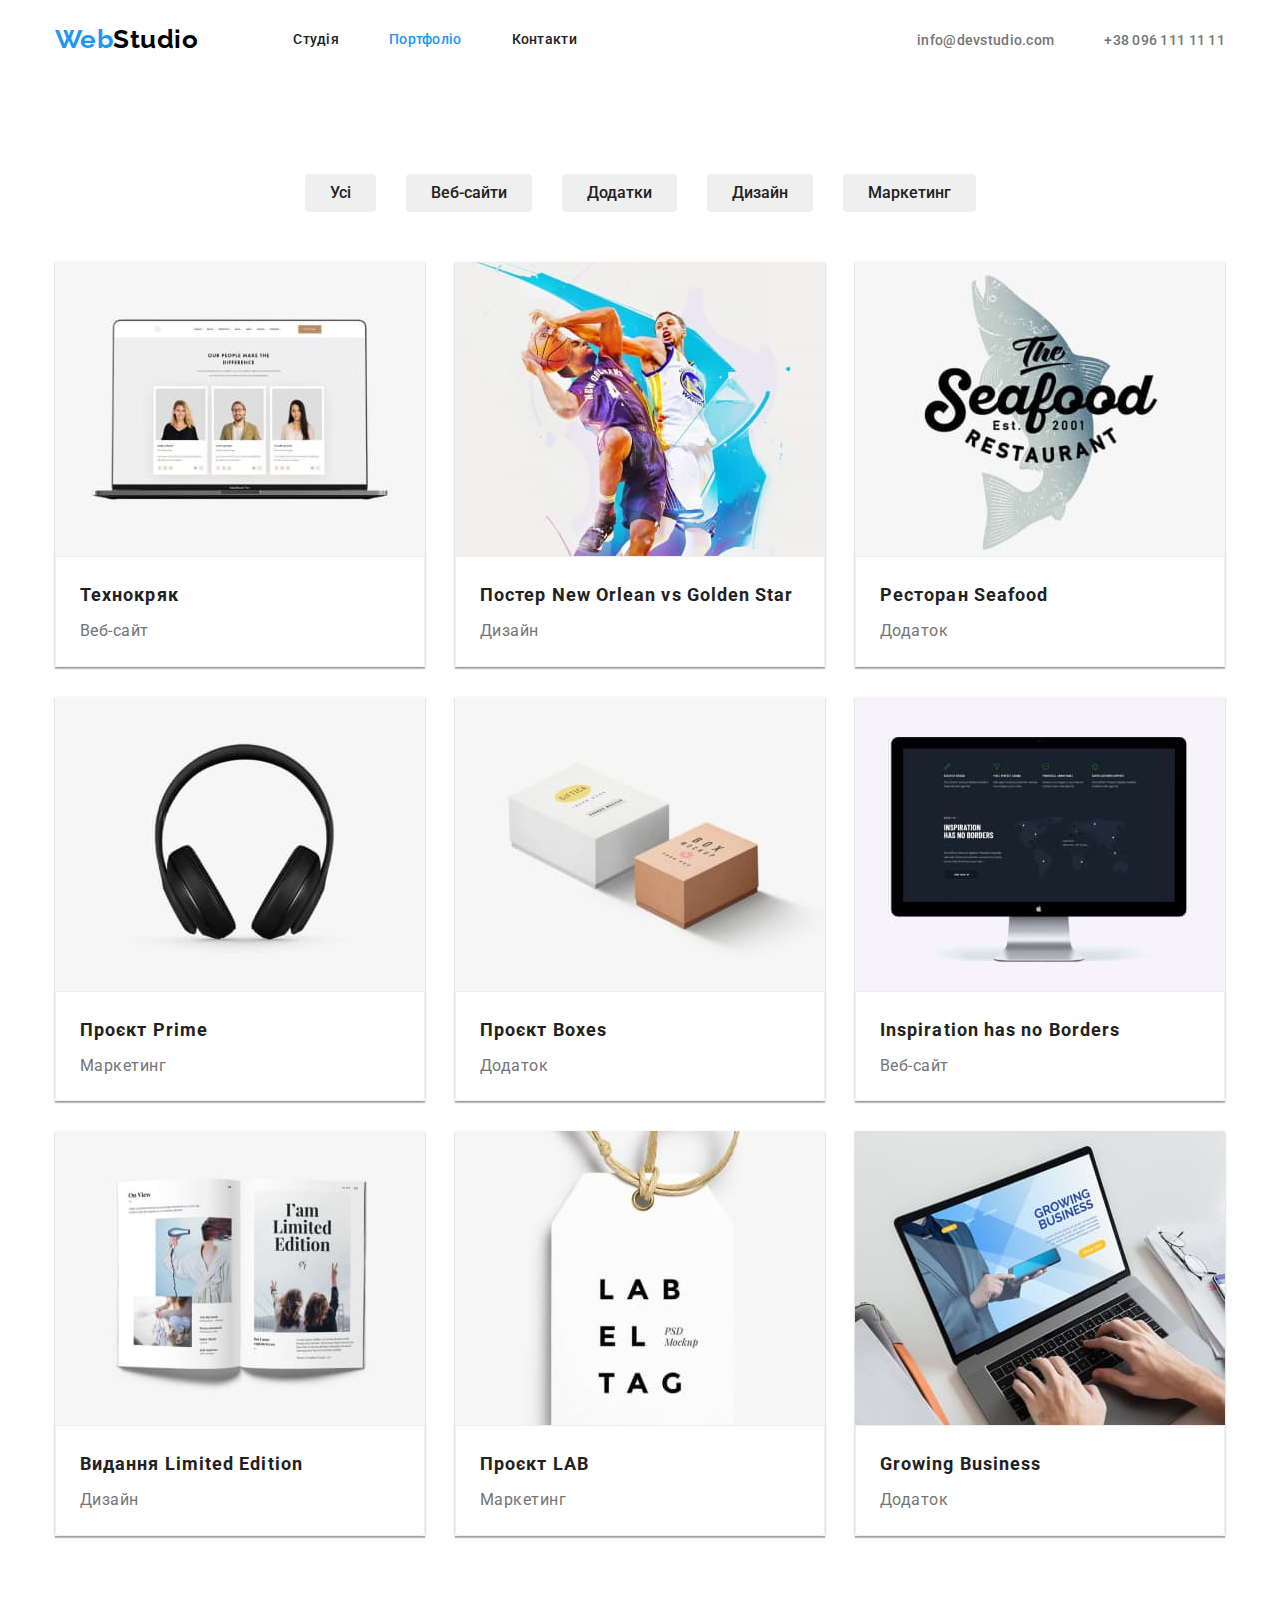
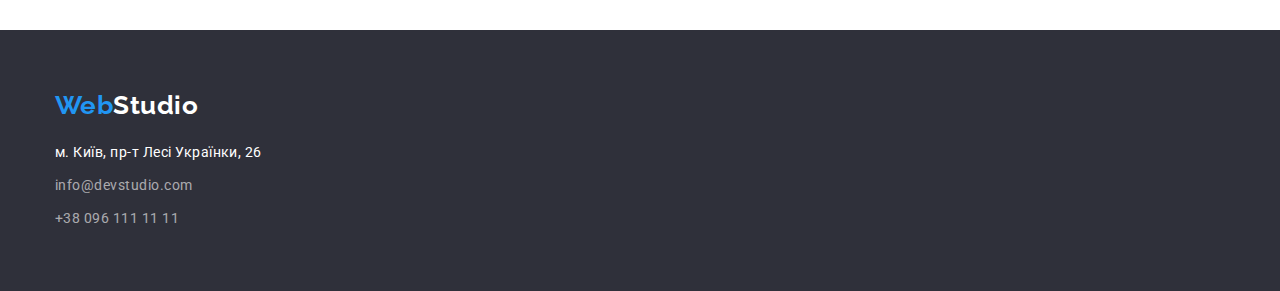
==== commit 3417f88a: "+1" ====
--- a/portfolio.html
+++ b/portfolio.html
@@ -27,10 +27,12 @@
 
           <ul class="site-nav_list">
             <li class="site-nav_item">
-              <a class="site-nav_link current" href="./index.html">Студія</a>
+              <a class="site-nav_link" href="./index.html">Студія</a>
             </li>
             <li class="site-nav_item">
-              <a class="site-nav_link" href="./portfolio.html">Портфоліо</a>
+              <a class="site-nav_link current" href="./portfolio.html"
+                >Портфоліо</a
+              >
             </li>
             <li class="site-nav_item">
               <a class="site-nav_link" href="">Контакти</a>
--- a/css/styles.css
+++ b/css/styles.css
@@ -26,7 +26,7 @@
 h2,
 h3,
 p {
-  margin-top: 0;
+  margin: 0;
 }
 
 img {
@@ -76,13 +76,13 @@
 /*site-nav*/
 .site_nav {
   display: flex;
+}
+.site-nav_list {
+  display: flex;
   font-weight: 500;
   font-size: 14px;
   line-height: 1.14;
   letter-spacing: 0.02em;
-}
-.site-nav_list {
-  display: flex;
 }
 .site-nav_item:not(:last-child) {
   margin-right: 50px;
@@ -135,8 +135,6 @@
 }
 .hero-title {
   margin-bottom: 30px;
-  margin-right: 452px;
-  margin-left: 452px;
   color: var(--white);
   font-weight: 900;
   font-size: 44px;
@@ -226,6 +224,7 @@
   line-height: 1.17;
   text-align: center;
   color: var(--additional-text-color);
+  margin-bottom: 50px;
 }
 
 .team-list {
@@ -234,9 +233,15 @@
   gap: 30px;
 }
 .team-list_item {
-  background-color: var(--white);
   box-shadow: 0px 1px 3px rgba(0, 0, 0, 0.12), 0px 1px 1px rgba(0, 0, 0, 0.14),
     0px 2px 1px rgba(0, 0, 0, 0.2);
+}
+.team-list_item:last-child{
+  margin-right: 0;
+}
+.team_intro{
+  background-color: var(--white);
+  padding: 30px 0;
   border-radius: 0px 0px 4px 4px;
 }
 .team-list_title {
@@ -248,9 +253,7 @@
   font-size: 16px;
   line-height: 1.19;
 }
-.team-list_image {
-  margin-bottom: 30px;
-}
+
 .team-list_text {
   display: flex;
   justify-content: center;
@@ -265,10 +268,10 @@
 .page-footer .container {
   display: flex;
   flex-direction: column;
+  padding-top: 60px ;
+  padding-bottom: 60px;
 }
 .page-footer_logo {
-  margin-left: 215px;
-  margin-top: 60px;
   margin-bottom: 20px;
   font-weight: 700;
   color: var(--white);
@@ -281,7 +284,6 @@
 .direction {
   display: flex;
   flex-direction: column;
-  margin-left: 215px;
   color: var(--white);
   font-style: normal;
   font-size: 14px;
@@ -343,7 +345,7 @@
   text-decoration: none;
 }
 .card-list_title {
-  margin: 20px 24px 4px 24px;
+  margin-bottom: 4px;
   color: var(--additional-text-color);
   font-weight: 700;
   font-size: 18px;
@@ -352,8 +354,6 @@
 }
 
 .card-list_text {
-  margin-left: 24px;
-  margin-right: 24px;
   color: var(--primary-text-color);
   font-style: normal;
   font-weight: 400;
@@ -361,6 +361,7 @@
   line-height: 1.8;
 }
 .card_intro {
+  padding: 20px 24px;
   border: 1px solid #eeeeee;
   border-radius: 0px 0px 4px 4px;
 }
